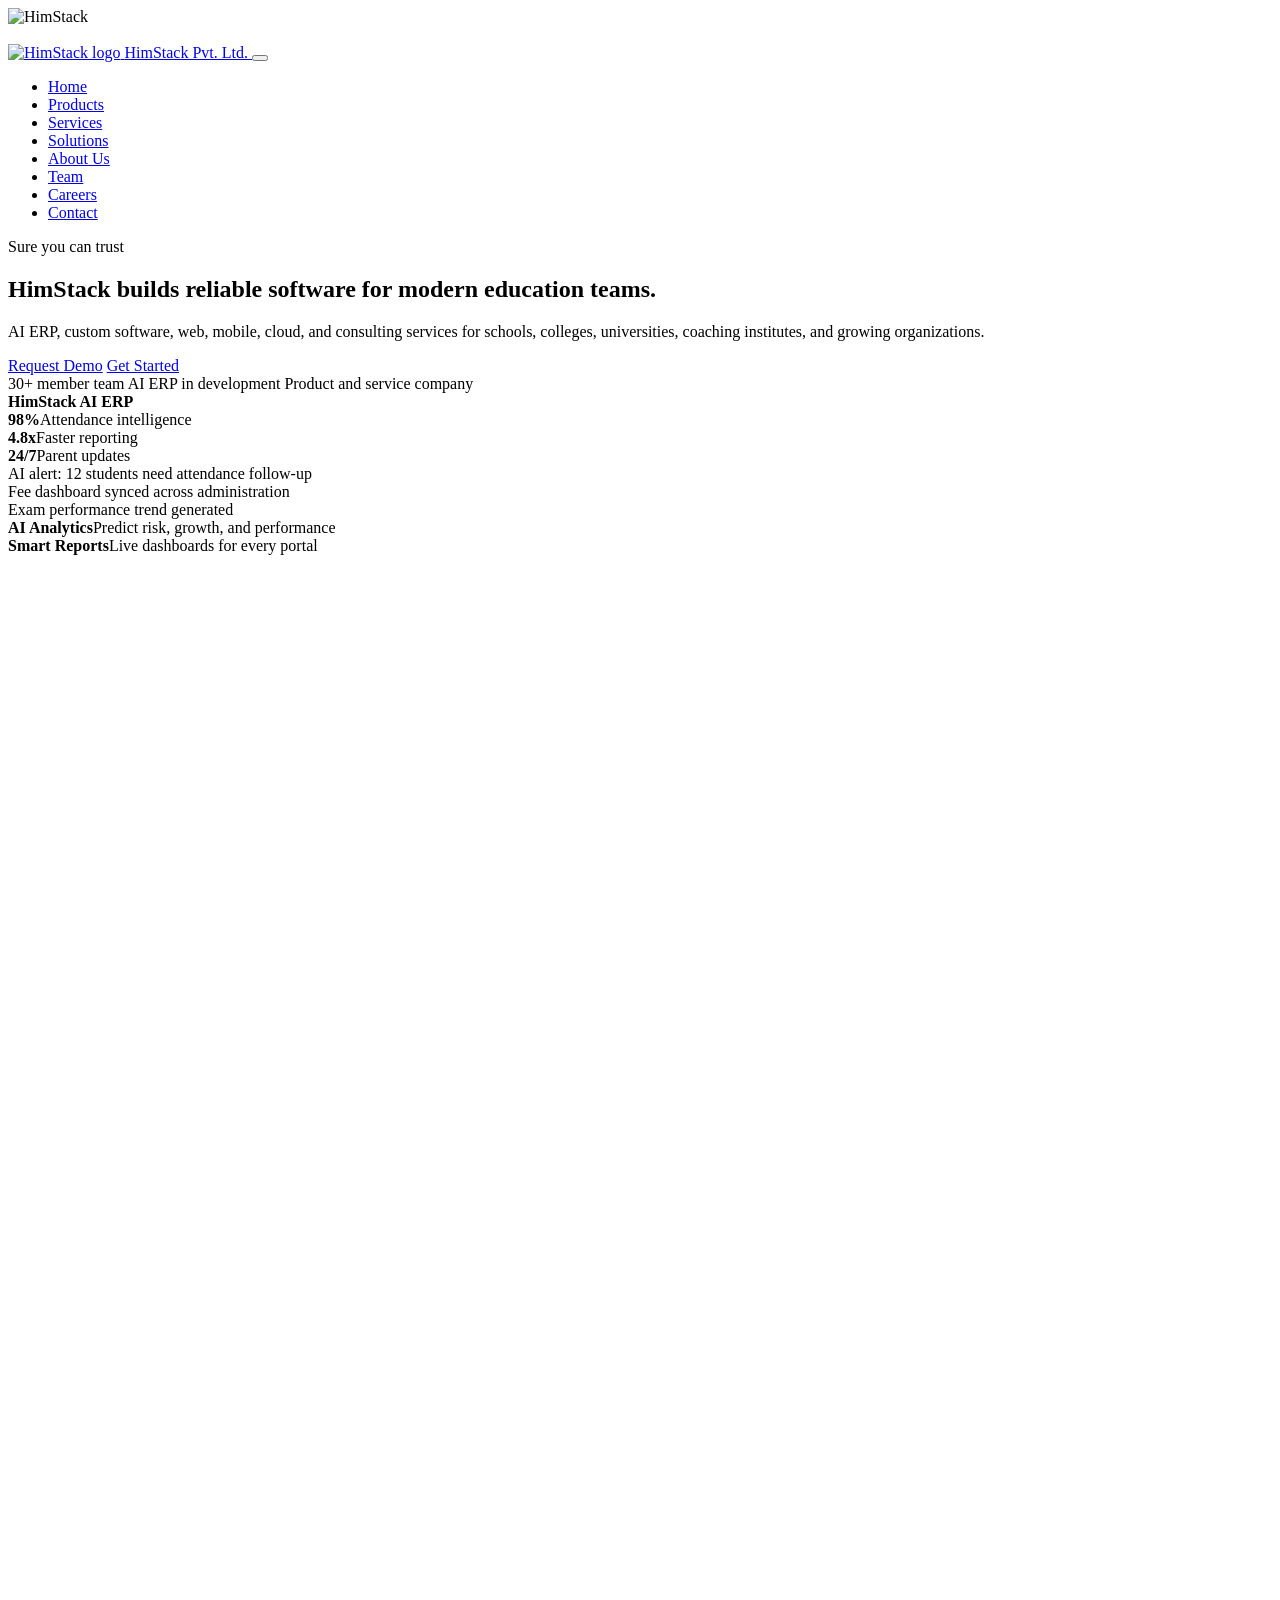
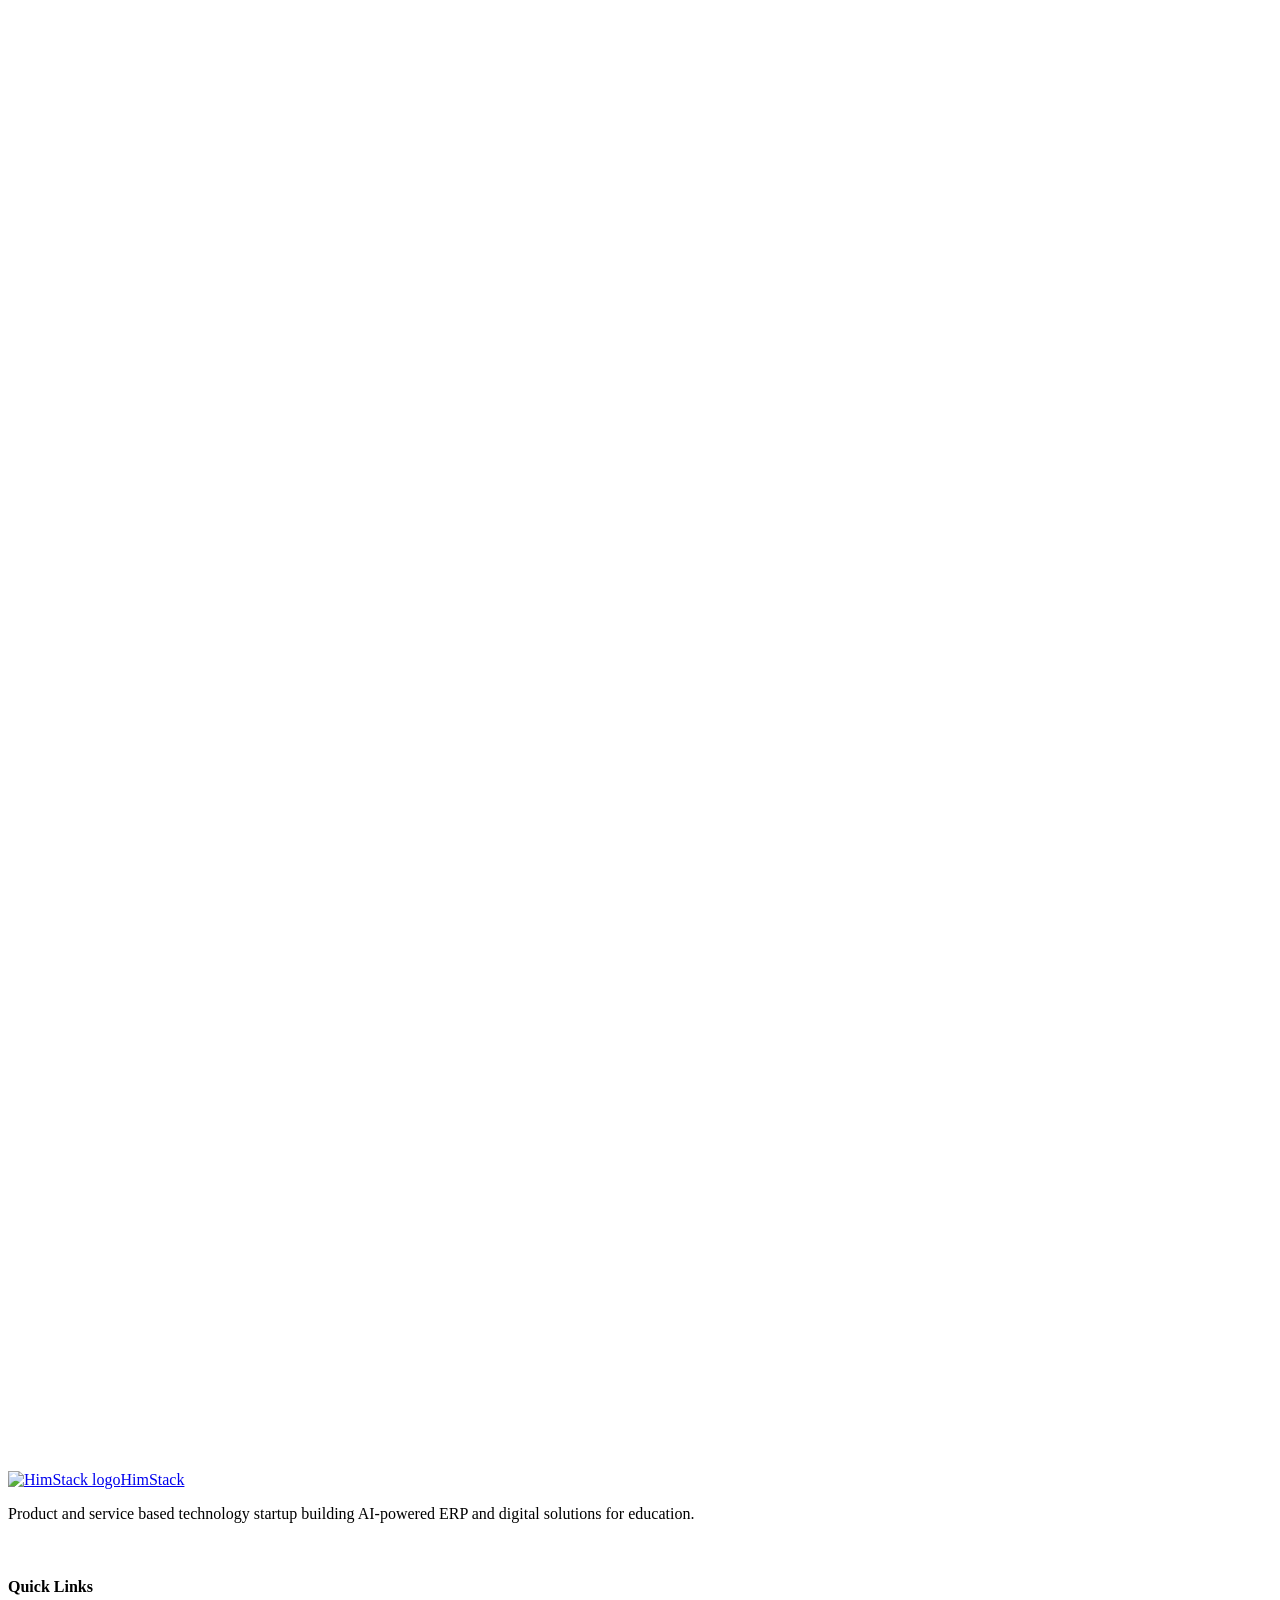
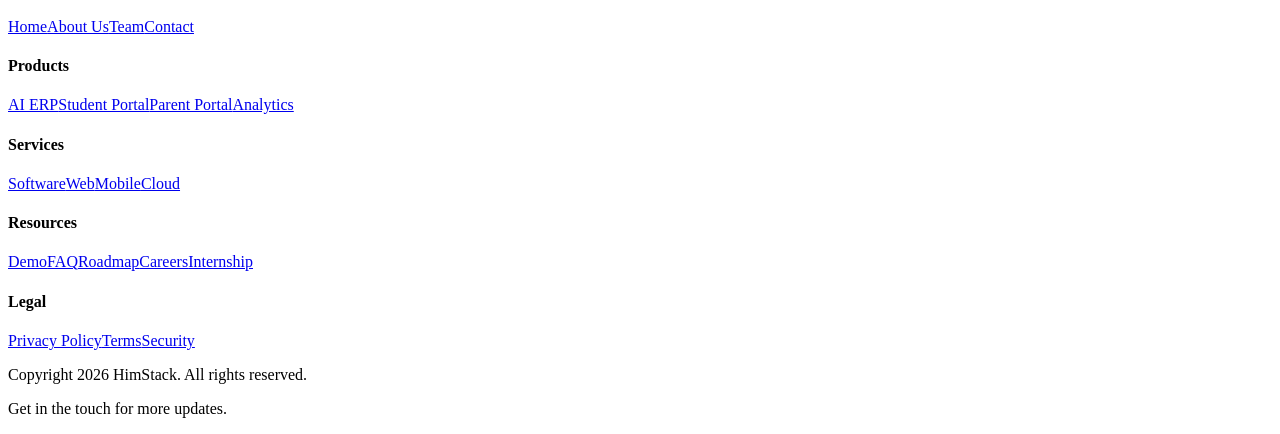
==== index.html @ c52ca9e4 "Merge pull request #4 from bizay047/bizay047-patch-1 Update company name and footer text" ====
<!DOCTYPE html>
<html lang="en">
<head>
  <meta charset="UTF-8">
  <meta name="viewport" content="width=device-width, initial-scale=1.0">
  <meta name="description" content="HimStack builds AI-powered ERP and custom technology solutions for schools, colleges, universities, coaching institutes, and education organizations.">
  <meta name="keywords" content="HimStack, AI ERP, school ERP, college ERP, education technology, SaaS, AI analytics">
  <meta name="author" content="HimStack">
  <meta property="og:title" content="HimStack | Smart ERP Powered by Artificial Intelligence">
  <meta property="og:description" content="Transforming Schools, Colleges and Universities with Intelligent Digital Management.">
  <meta property="og:type" content="website">
  <title>HimStack</title>
  <link rel='icon' type='image/png' href='./logo/logoHimstack.png'>
  <link rel="preconnect" href="https://fonts.googleapis.com">
  <link rel="preconnect" href="https://fonts.gstatic.com" crossorigin>
  <link href="https://fonts.googleapis.com/css2?family=Inter:wght@400;500;600;700;800;900&family=Outfit:wght@600;700;800;900&display=swap" rel="stylesheet">
  <link href="https://cdn.jsdelivr.net/npm/bootstrap@5.3.3/dist/css/bootstrap-grid.min.css" rel="stylesheet">
  <link href="https://unpkg.com/aos@2.3.1/dist/aos.css" rel="stylesheet">
  <link rel="stylesheet" href="./styles/global.css">
</head>
<body class="loading">
  <div class="loader" aria-label="Loading HimStack"><div class="loader-mark"><img src="./logo/logoHimstack.png" alt="HimStack"></div></div>

  <div class="floating-social" aria-label="Social media links">
    <a href="https://www.instagram.com/himstack?igsh=MTZnMjF3Y2E1bDZkYw==" target="_blank" rel="noopener" aria-label="Instagram"><img src="./icons/instagram.svg" alt=""></a>
    <a href="https://www.linkedin.com/company/himstack-pvt-ltd/" target="_blank" rel="noopener" aria-label="LinkedIn"><img src="./icons/linkedin.svg" alt=""></a>
    <a href="https://github.com/himstack" target="_blank" rel="noopener" aria-label="GitHub"><img src="./icons/github.svg" alt=""></a>
    <a href="https://x.com/Himstackpvt" target="_blank" rel="noopener" aria-label="Twitter"><img src="./icons/twitter.svg" alt=""></a>
    <a href="mailto:hello@himstack.com" aria-label="Email"><img src="./icons/email.svg" alt=""></a>
  </div>

  <header class="site-header">
    <nav class="navbar container" aria-label="Primary navigation">
      <a class="brand" href="./index.html" aria-label="HimStack home">
        <span class="brand-mark"><img class="brand-logo" src="./logo/logoHimstack.png" alt="HimStack logo"></span>
        <span>HimStack Pvt. Ltd.</span>
      </a>
      <button class="nav-toggle" type="button" aria-label="Toggle navigation" aria-expanded="false">
        <span></span><span></span><span></span>
      </button>
      <ul class="nav-menu">
        <li><a class="nav-link" href="./index.html">Home</a></li>
        <li><a class="nav-link" href="./pages/products.html">Products</a></li>
        <li><a class="nav-link" href="./pages/services.html">Services</a></li>
        <li><a class="nav-link" href="./pages/solutions.html">Solutions</a></li>
        <li><a class="nav-link" href="./pages/about.html">About Us</a></li>
        <li><a class="nav-link" href="./pages/team.html">Team</a></li>
        <li><a class="nav-link" href="./pages/careers.html">Careers</a></li>
        <li><a class="nav-link" href="./pages/contact.html">Contact</a></li>
      </ul>
      
    </nav>
  </header>

  <main>
    <section class="hero" id="home">
      <div class="container hero-grid">
        <div>
          <span class="eyebrow">Sure you can trust</span>
          <h1>HimStack builds reliable software for modern education teams.</h1>
          <p>AI ERP, custom software, web, mobile, cloud, and consulting services for schools, colleges, universities, coaching institutes, and growing organizations.</p>
          <div class="hero-actions">
            <a class="btn btn-primary" href="./pages/contact.html">Request Demo</a>
            <a class="btn btn-ghost" href="./pages/products.html">Get Started</a>
          </div>
          <div class="hero-trust">
            <span class="trust-pill">30+ member team</span>
            <span class="trust-pill">AI ERP in development</span>
            <span class="trust-pill">Product and service company</span>
          </div>
        </div>

        <div class="dashboard-shell" aria-label="Animated AI dashboard mockup">
          <div class="dashboard">
            <div class="dash-top">
              <div class="window-dots"><span></span><span></span><span></span></div>
              <strong>HimStack AI ERP</strong>
            </div>
            <div class="dash-body">
              <aside class="dash-side">
                <div class="dash-line"></div>
                <div class="dash-nav active"></div>
                <div class="dash-nav"></div>
                <div class="dash-nav"></div>
                <div class="dash-nav"></div>
                <div class="dash-nav"></div>
              </aside>
              <div class="dash-main">
                <div class="metric-row">
                  <div class="metric"><b>98%</b><span>Attendance intelligence</span></div>
                  <div class="metric"><b>4.8x</b><span>Faster reporting</span></div>
                  <div class="metric"><b>24/7</b><span>Parent updates</span></div>
                </div>
                <div class="chart">
                  <div class="bar" style="height:45%"></div>
                  <div class="bar" style="height:70%"></div>
                  <div class="bar" style="height:54%"></div>
                  <div class="bar" style="height:88%"></div>
                  <div class="bar" style="height:62%"></div>
                  <div class="bar" style="height:78%"></div>
                </div>
                <div class="ai-feed">
                  <div class="ai-item">AI alert: 12 students need attendance follow-up</div>
                  <div class="ai-item">Fee dashboard synced across administration</div>
                  <div class="ai-item">Exam performance trend generated</div>
                </div>
              </div>
            </div>
          </div>
          <div class="float-card one"><b>AI Analytics</b><span>Predict risk, growth, and performance</span></div>
          <div class="float-card two"><b>Smart Reports</b><span>Live dashboards for every portal</span></div>
        </div>
      </div>
    </section>

    <section class="section section-sm">
      <div class="container stats-grid">
        <div class="stat-card" data-aos="fade-up"><strong data-count="30" data-suffix="+">0+</strong><span>Team Members</span></div>
        <div class="stat-card" data-aos="fade-up" data-aos-delay="80"><strong>AI</strong><span>Powered Solutions</span></div>
        <div class="stat-card" data-aos="fade-up" data-aos-delay="160"><strong>ERP</strong><span>Platform</span></div>
        <div class="stat-card" data-aos="fade-up" data-aos-delay="240"><strong>Multi</strong><span>Projects Under Development</span></div>
      </div>
    </section>

    <section class="section section-sm">
      <div class="container company-strip" data-aos="fade-up">
        <div><strong>General</strong><span><a href="mailto:hello@himstack.com">hello@himstack.com</a></span></div>
        <div><strong>Sales</strong><span><a href="mailto:sales@himstack.com">sales@himstack.com</a></span></div>
        <div><strong>Security</strong><span><a href="mailto:security@himstack.com">security@himstack.com</a></span></div>
      </div>
    </section>

    <section class="section" id="about">
      <div class="container split">
        <div data-aos="fade-right">
          <span class="eyebrow">About HimStack</span>
          <h2>A product and service startup building the digital operating system for education.</h2>
          <p>HimStack was founded on 3 June 2026 by Ritesh Chauhan, Rohit Kumar Shah, Shiv Shankar Yadav, and Abinash Prasad Kurmi. The company combines product engineering, AI/ML research, cloud infrastructure, and service delivery to help educational organizations operate with clarity.</p>
          <p>Our mission is to simplify institutional management through secure, intelligent, and accessible technology. Our vision is to become a trusted technology partner for schools, colleges, universities, coaching institutes, and education organizations across emerging markets.</p>
          <a class="btn btn-primary" href="./pages/about.html">Explore Company</a>
        </div>
        <div class="glass-card" data-aos="fade-left">
          <h3>Roadmap Snapshot</h3>
          <div class="roadmap">
            <div class="roadmap-item"><div><h4>ERP Launch</h4><p>Unified student, parent, staff, and administration portals.</p></div></div>
            <div class="roadmap-item"><div><h4>AI Intelligence</h4><p>Predictive analytics, performance insights, and automated reports.</p></div></div>
            <div class="roadmap-item"><div><h4>Mobile Expansion</h4><p>Institution-ready apps for parents, students, and staff.</p></div></div>
          </div>
        </div>
      </div>
    </section>

    <section class="section" id="product">
      <div class="container">
        <div class="section-title center" data-aos="fade-up">
          <span class="eyebrow">Main Product</span>
          <h2>AI ERP for every layer of an educational institution.</h2>
          <p>One connected platform for academics, administration, finance, communication, analytics, and growth.</p>
        </div>
        <div class="split">
          <div class="product-preview" data-aos="zoom-in">
            <div class="preview-grid">
              <div class="preview-panel">
                <h3>Administration Dashboard</h3>
                <div class="mini-table">
                  <div class="mini-row"></div><div class="mini-row"></div><div class="mini-row"></div><div class="mini-row"></div>
                </div>
              </div>
              <div class="preview-panel">
                <h3>AI Analytics</h3>
                <div class="chart" style="height:120px">
                  <div class="bar" style="height:40%"></div><div class="bar" style="height:74%"></div><div class="bar" style="height:58%"></div><div class="bar" style="height:86%"></div>
                </div>
              </div>
            </div>
          </div>
          <div data-aos="fade-left">
            <ul class="feature-list">
              <li>Student Portal, Parent Portal, Staff Portal, and Administration Dashboard</li>
              <li>Attendance, academic, fee, examination, and communication management</li>
              <li>Performance tracking with AI-driven insight recommendations</li>
              <li>Smart reports for administrators, teachers, and management</li>
              <li>Mobile app integration for real-time access and notifications</li>
            </ul>
            <div class="hero-actions">
              <a class="btn btn-primary" href="./pages/products.html">View Product</a>
              <a class="btn btn-ghost" href="./pages/contact.html">Book Demo</a>
            </div>
          </div>
        </div>
      </div>
    </section>

    <section class="section" id="services">
      <div class="container">
        <div class="section-title center" data-aos="fade-up">
          <span class="eyebrow">Services</span>
          <h2>Technology services for ambitious organizations.</h2>
        </div>
        <div class="services-grid">
          <div class="service-card" data-aos="fade-up"><div class="icon-box">01</div><h3>Custom Software Development</h3><p>Tailored systems for unique institutional and business workflows.</p></div>
          <div class="service-card" data-aos="fade-up"><div class="icon-box">02</div><h3>Web Development</h3><p>Fast, responsive websites and portals built with modern standards.</p></div>
          <div class="service-card" data-aos="fade-up"><div class="icon-box">03</div><h3>Mobile App Development</h3><p>Android and cross-platform applications for connected users.</p></div>
          <div class="service-card" data-aos="fade-up"><div class="icon-box">04</div><h3>ERP Development</h3><p>Enterprise systems for operations, finance, academics, and reporting.</p></div>
          <div class="service-card" data-aos="fade-up"><div class="icon-box">05</div><h3>AI/ML Solutions</h3><p>Analytics engines, prediction models, and automation workflows.</p></div>
          <div class="service-card" data-aos="fade-up"><div class="icon-box">06</div><h3>Cloud Solutions</h3><p>Secure, scalable deployment and infrastructure modernization.</p></div>
          <div class="service-card" data-aos="fade-up"><div class="icon-box">07</div><h3>UI/UX Design</h3><p>Clean product experiences made for repeat daily use.</p></div>
          <div class="service-card" data-aos="fade-up"><div class="icon-box">08</div><h3>IT Consulting</h3><p>Strategy, architecture, and implementation guidance.</p></div>
        </div>
      </div>
    </section>

    <section class="section">
      <div class="container">
        <div class="section-title center" data-aos="fade-up">
          <span class="eyebrow">Why Choose HimStack</span>
          <h2>Enterprise-grade thinking with startup speed.</h2>
        </div>
        <div class="cards-grid">
          <div class="glass-card" data-aos="fade-up"><div class="icon-box">AI</div><h3>AI Powered</h3><p>Designed around automation, recommendations, and decision intelligence.</p></div>
          <div class="glass-card" data-aos="fade-up"><div class="icon-box">SE</div><h3>Secure Architecture</h3><p>Role-based access, privacy-first workflows, and protected records.</p></div>
          <div class="glass-card" data-aos="fade-up"><div class="icon-box">SC</div><h3>Scalable Infrastructure</h3><p>Built to support growing institutions and multi-campus deployments.</p></div>
          <div class="glass-card" data-aos="fade-up"><div class="icon-box">RT</div><h3>Real-Time Analytics</h3><p>Live dashboards that keep leadership, staff, and parents aligned.</p></div>
          <div class="glass-card" data-aos="fade-up"><div class="icon-box">TS</div><h3>Modern Technology Stack</h3><p>Clean, maintainable, cloud-ready systems that can evolve quickly.</p></div>
          <div class="glass-card" data-aos="fade-up"><div class="icon-box">DS</div><h3>Dedicated Support</h3><p>Training, onboarding, and technical support from a committed team.</p></div>
        </div>
      </div>
    </section>

    <section class="section">
      <div class="container">
        <div class="section-title center" data-aos="fade-up">
          <span class="eyebrow">Testimonials</span>
          <h2>Built for trust before scale.</h2>
        </div>
        <div class="cards-grid">
          <div class="testimonial-card" data-aos="fade-up"><p>"The HimStack ERP concept gives institutions the operational clarity they need without making daily work complicated."</p><div class="quote-author"><div class="avatar">PA</div><div><strong>Principal Advisor</strong><p>Education Operations</p></div></div></div>
          <div class="testimonial-card" data-aos="fade-up" data-aos-delay="100"><p>"Their team thinks like product builders and implementation partners at the same time, which is rare for early-stage companies."</p><div class="quote-author"><div class="avatar">CT</div><div><strong>College Trustee</strong><p>Academic Management</p></div></div></div>
          <div class="testimonial-card" data-aos="fade-up" data-aos-delay="200"><p>"The roadmap around AI analytics and parent communication is exactly where education technology needs to go."</p><div class="quote-author"><div class="avatar">IC</div><div><strong>Institute Coordinator</strong><p>Coaching Network</p></div></div></div>
        </div>
      </div>
    </section>

    <section class="section">
      <div class="container cta-band" data-aos="zoom-in">
        <div class="split">
          <div>
            <span class="eyebrow">Future Products</span>
            <h2>More innovative products are currently under development and will be announced soon.</h2>
            <p>HimStack is actively exploring product opportunities across education intelligence, automation, mobile-first communication, and cloud services.</p>
          </div>
          <div><a class="btn btn-primary" href="./pages/contact.html">Talk to HimStack</a></div>
        </div>
      </div>
    </section>

    <section class="section">
      <div class="container">
        <div class="section-title center" data-aos="fade-up">
          <span class="eyebrow">FAQ</span>
          <h2>Common questions from institutions.</h2>
        </div>
        <div class="roadmap">
          <div class="faq-item open" data-aos="fade-up"><button class="faq-question" type="button" aria-expanded="true">Who is HimStack ERP built for?<span>-</span></button><div class="faq-answer"><p>Schools, colleges, universities, coaching institutes, and educational organizations that need connected digital management.</p></div></div>
          <div class="faq-item" data-aos="fade-up"><button class="faq-question" type="button" aria-expanded="false">Does the platform support separate portals?<span>+</span></button><div class="faq-answer"><p>Yes. The ERP includes student, parent, staff, and administration experiences with role-based access.</p></div></div>
          <div class="faq-item" data-aos="fade-up"><button class="faq-question" type="button" aria-expanded="false">Can HimStack build custom software too?<span>+</span></button><div class="faq-answer"><p>Yes. HimStack is both product and service based, offering web, mobile, ERP, AI/ML, cloud, UI/UX, and consulting services.</p></div></div>
        </div>
      </div>
    </section>

    <section class="section">
      <div class="container">
        <div class="section-title center" data-aos="fade-up">
          <span class="eyebrow">Blog and News</span>
          <h2>Insights from the HimStack team.</h2>
        </div>
        <div class="blog-grid">
          <article class="blog-card" data-aos="fade-up"><span class="eyebrow">ERP</span><h3>How AI will reshape school administration</h3><p>A practical look at attendance, fees, academic reporting, and parent engagement.</p></article>
          <article class="blog-card" data-aos="fade-up" data-aos-delay="100"><span class="eyebrow">Startup</span><h3>Building HimStack from June 2026 onward</h3><p>Company milestones, product thinking, and early roadmap notes.</p></article>
          <article class="blog-card" data-aos="fade-up" data-aos-delay="200"><span class="eyebrow">Security</span><h3>Why secure architecture matters for education</h3><p>Role-based access, privacy practices, and responsible data handling.</p></article>
        </div>
      </div>
    </section>
  </main>

  <footer class="footer">
    <div class="container">
      <div class="footer-grid">
        <div>
          <a class="brand" href="./index.html"><span class="brand-mark"><img class="brand-logo" src="./logo/logoHimstack.png" alt="HimStack logo"></span><span>HimStack</span></a>
          <p>Product and service based technology startup building AI-powered ERP and digital solutions for education.</p>
          <div class="social-row">
            <a href="https://www.instagram.com/himstack?igsh=MTZnMjF3Y2E1bDZkYw==" target="_blank" rel="noopener" aria-label="Instagram"><img src="./icons/instagram.svg" alt=""></a>
            <a href="https://www.linkedin.com/company/himstack-pvt-ltd/" target="_blank" rel="noopener" aria-label="LinkedIn"><img src="./icons/linkedin.svg" alt=""></a>
            <a href="https://github.com/himstack" target="_blank" rel="noopener" aria-label="GitHub"><img src="./icons/github.svg" alt=""></a>
            <a href="https://x.com/Himstackpvt" target="_blank" rel="noopener" aria-label="Twitter"><img src="./icons/twitter.svg" alt=""></a>
          </div>
        </div>
        <div class="footer-links"><h4>Quick Links</h4><a href="./index.html">Home</a><a href="./pages/about.html">About Us</a><a href="./pages/team.html">Team</a><a href="./pages/contact.html">Contact</a></div>
        <div class="footer-links"><h4>Products</h4><a href="./pages/products.html">AI ERP</a><a href="./pages/products.html">Student Portal</a><a href="./pages/products.html">Parent Portal</a><a href="./pages/products.html">Analytics</a></div>
        <div class="footer-links"><h4>Services</h4><a href="./pages/services.html">Software</a><a href="./pages/services.html">Web</a><a href="./pages/services.html">Mobile</a><a href="./pages/services.html">Cloud</a></div>
        <div class="footer-links"><h4>Resources</h4><a href="#home">Demo</a><a href="#services">FAQ</a><a href="#product">Roadmap</a><a href="./pages/careers.html">Careers</a><a href="https://internship.himstack.com/">Internship</a></div>
        <div class="footer-links"><h4>Legal</h4><a href="#">Privacy Policy</a><a href="#">Terms</a><a href="#">Security</a></div>
        
      </div>
      <div class="footer-bottom">
        <p>Copyright 2026 HimStack. All rights reserved.</p>
        <p>Get in the touch for more updates.</p>
      </div>
    </div>
  </footer>

  <script src="https://unpkg.com/aos@2.3.1/dist/aos.js"></script>
  <script src="https://cdnjs.cloudflare.com/ajax/libs/gsap/3.12.5/gsap.min.js"></script>
  <script src="./scripts/main.js"></script>
</body>
</html>
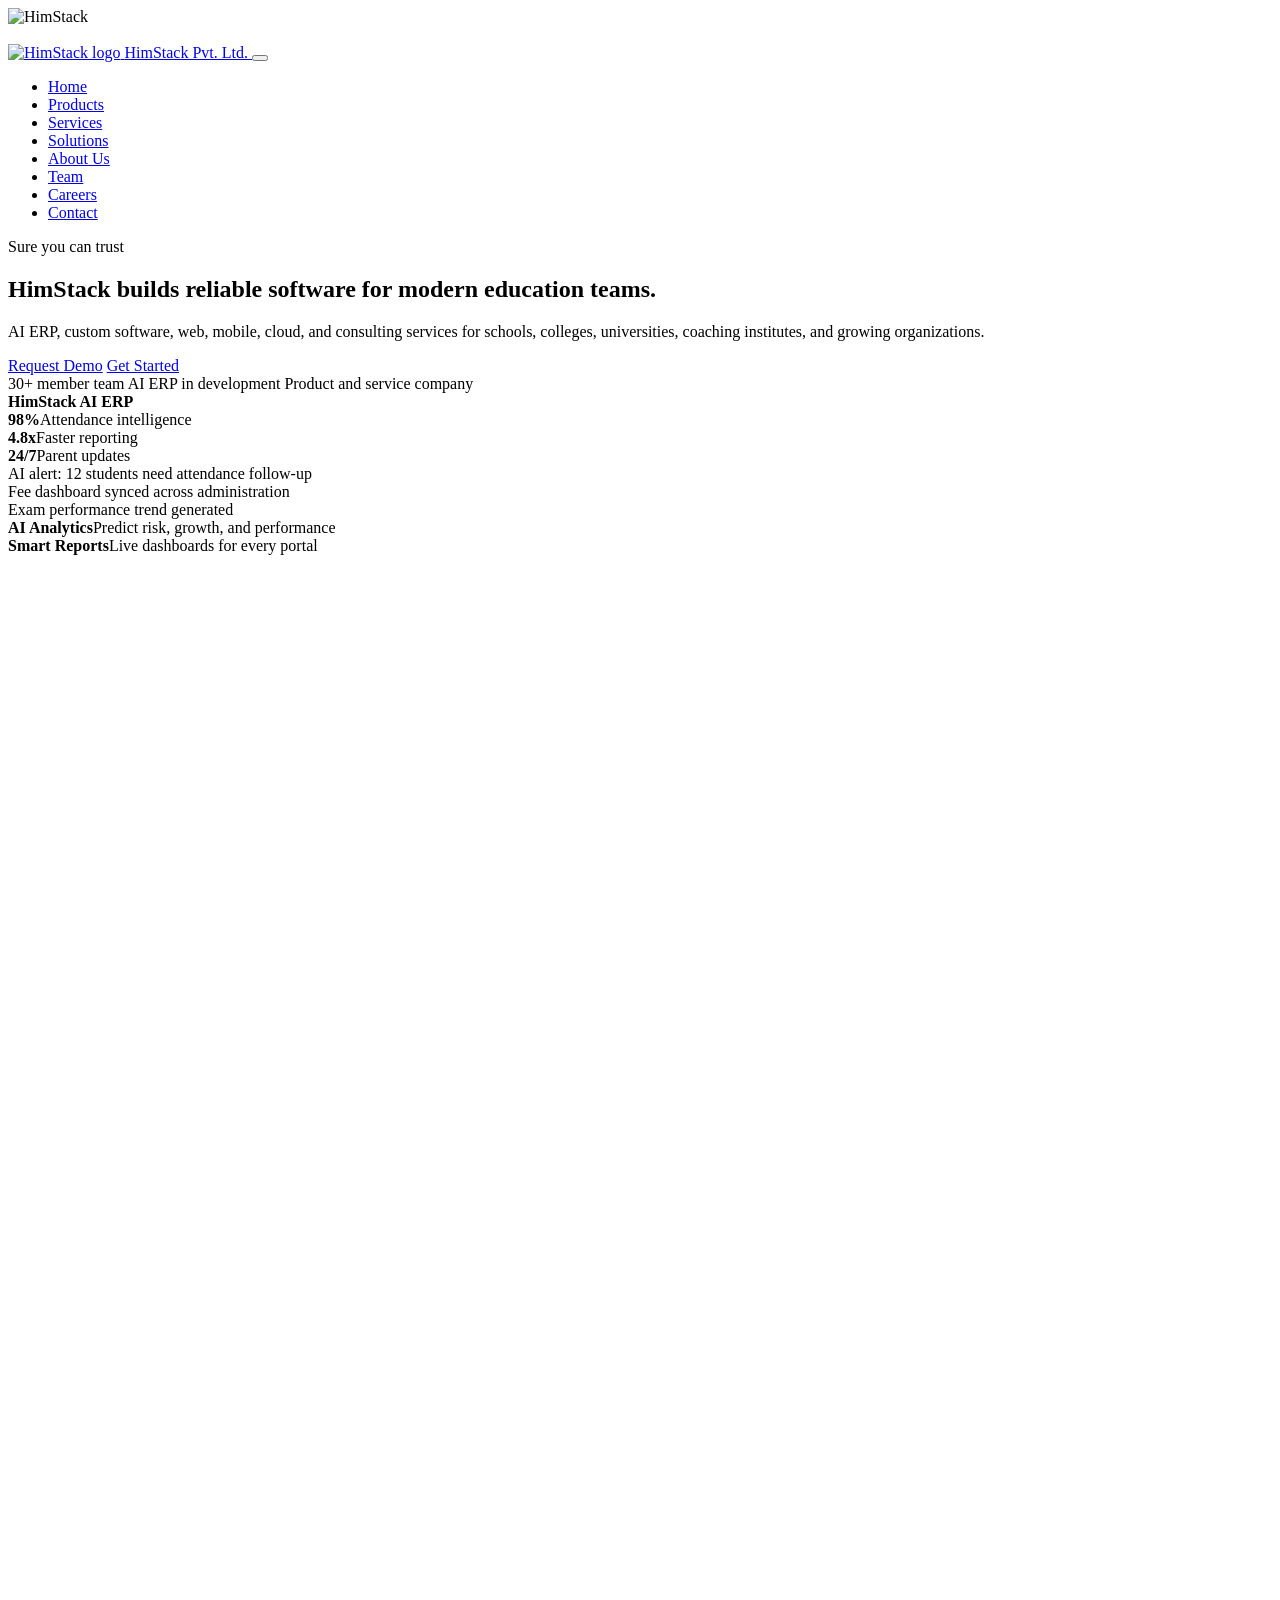
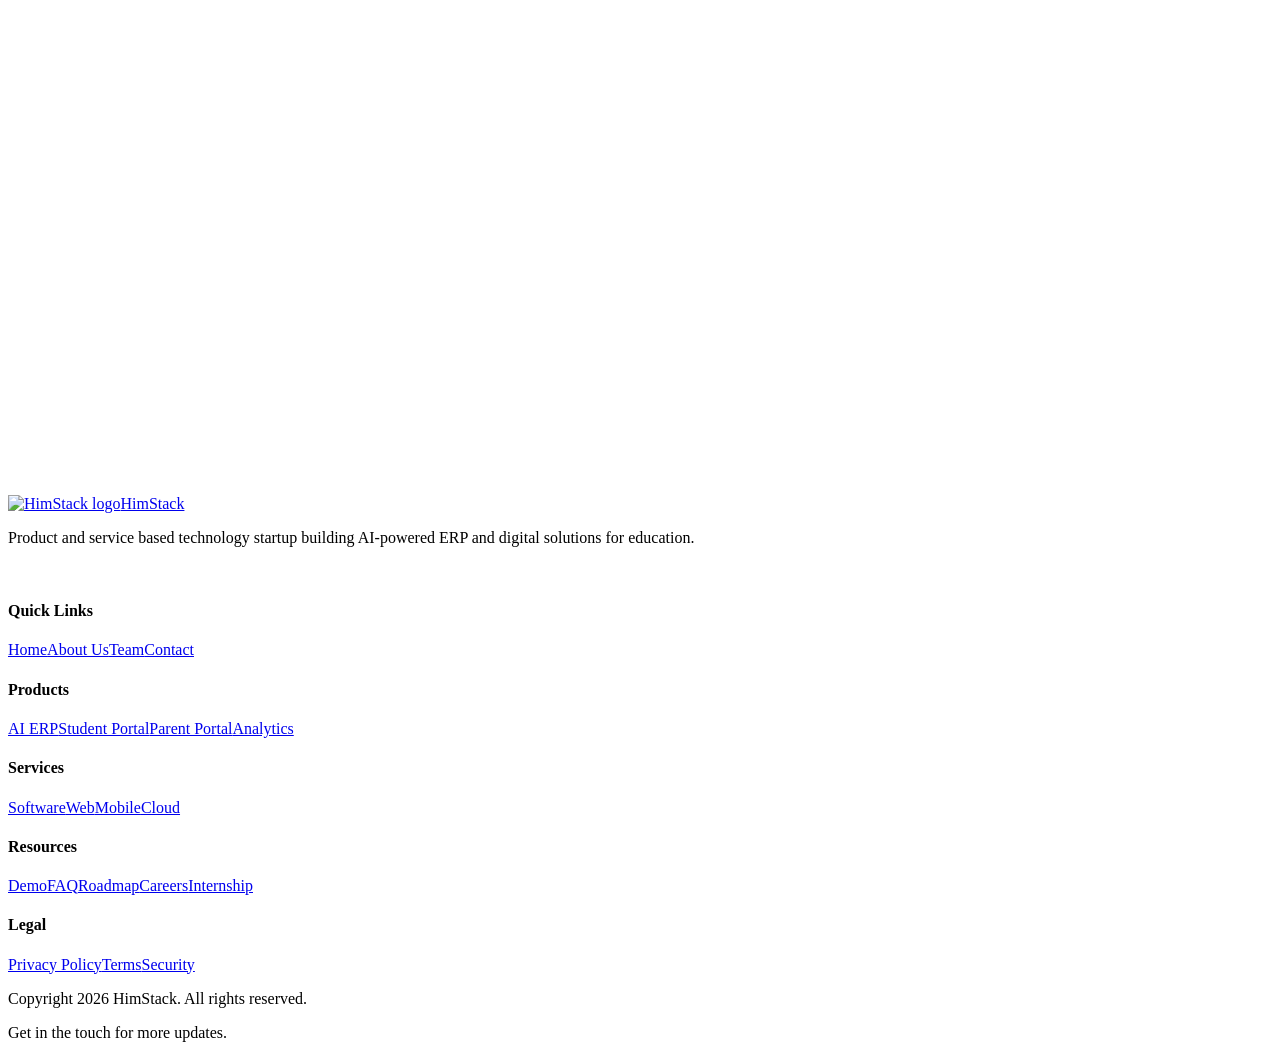
==== commit 67ec6196: "Update team profiles, brand naming, footer messaging, and remove services section from home page" ====
--- a/index.html
+++ b/index.html
@@ -191,24 +191,6 @@
       </div>
     </section>
 
-    <section class="section" id="services">
-      <div class="container">
-        <div class="section-title center" data-aos="fade-up">
-          <span class="eyebrow">Services</span>
-          <h2>Technology services for ambitious organizations.</h2>
-        </div>
-        <div class="services-grid">
-          <div class="service-card" data-aos="fade-up"><div class="icon-box">01</div><h3>Custom Software Development</h3><p>Tailored systems for unique institutional and business workflows.</p></div>
-          <div class="service-card" data-aos="fade-up"><div class="icon-box">02</div><h3>Web Development</h3><p>Fast, responsive websites and portals built with modern standards.</p></div>
-          <div class="service-card" data-aos="fade-up"><div class="icon-box">03</div><h3>Mobile App Development</h3><p>Android and cross-platform applications for connected users.</p></div>
-          <div class="service-card" data-aos="fade-up"><div class="icon-box">04</div><h3>ERP Development</h3><p>Enterprise systems for operations, finance, academics, and reporting.</p></div>
-          <div class="service-card" data-aos="fade-up"><div class="icon-box">05</div><h3>AI/ML Solutions</h3><p>Analytics engines, prediction models, and automation workflows.</p></div>
-          <div class="service-card" data-aos="fade-up"><div class="icon-box">06</div><h3>Cloud Solutions</h3><p>Secure, scalable deployment and infrastructure modernization.</p></div>
-          <div class="service-card" data-aos="fade-up"><div class="icon-box">07</div><h3>UI/UX Design</h3><p>Clean product experiences made for repeat daily use.</p></div>
-          <div class="service-card" data-aos="fade-up"><div class="icon-box">08</div><h3>IT Consulting</h3><p>Strategy, architecture, and implementation guidance.</p></div>
-        </div>
-      </div>
-    </section>
 
     <section class="section">
       <div class="container">
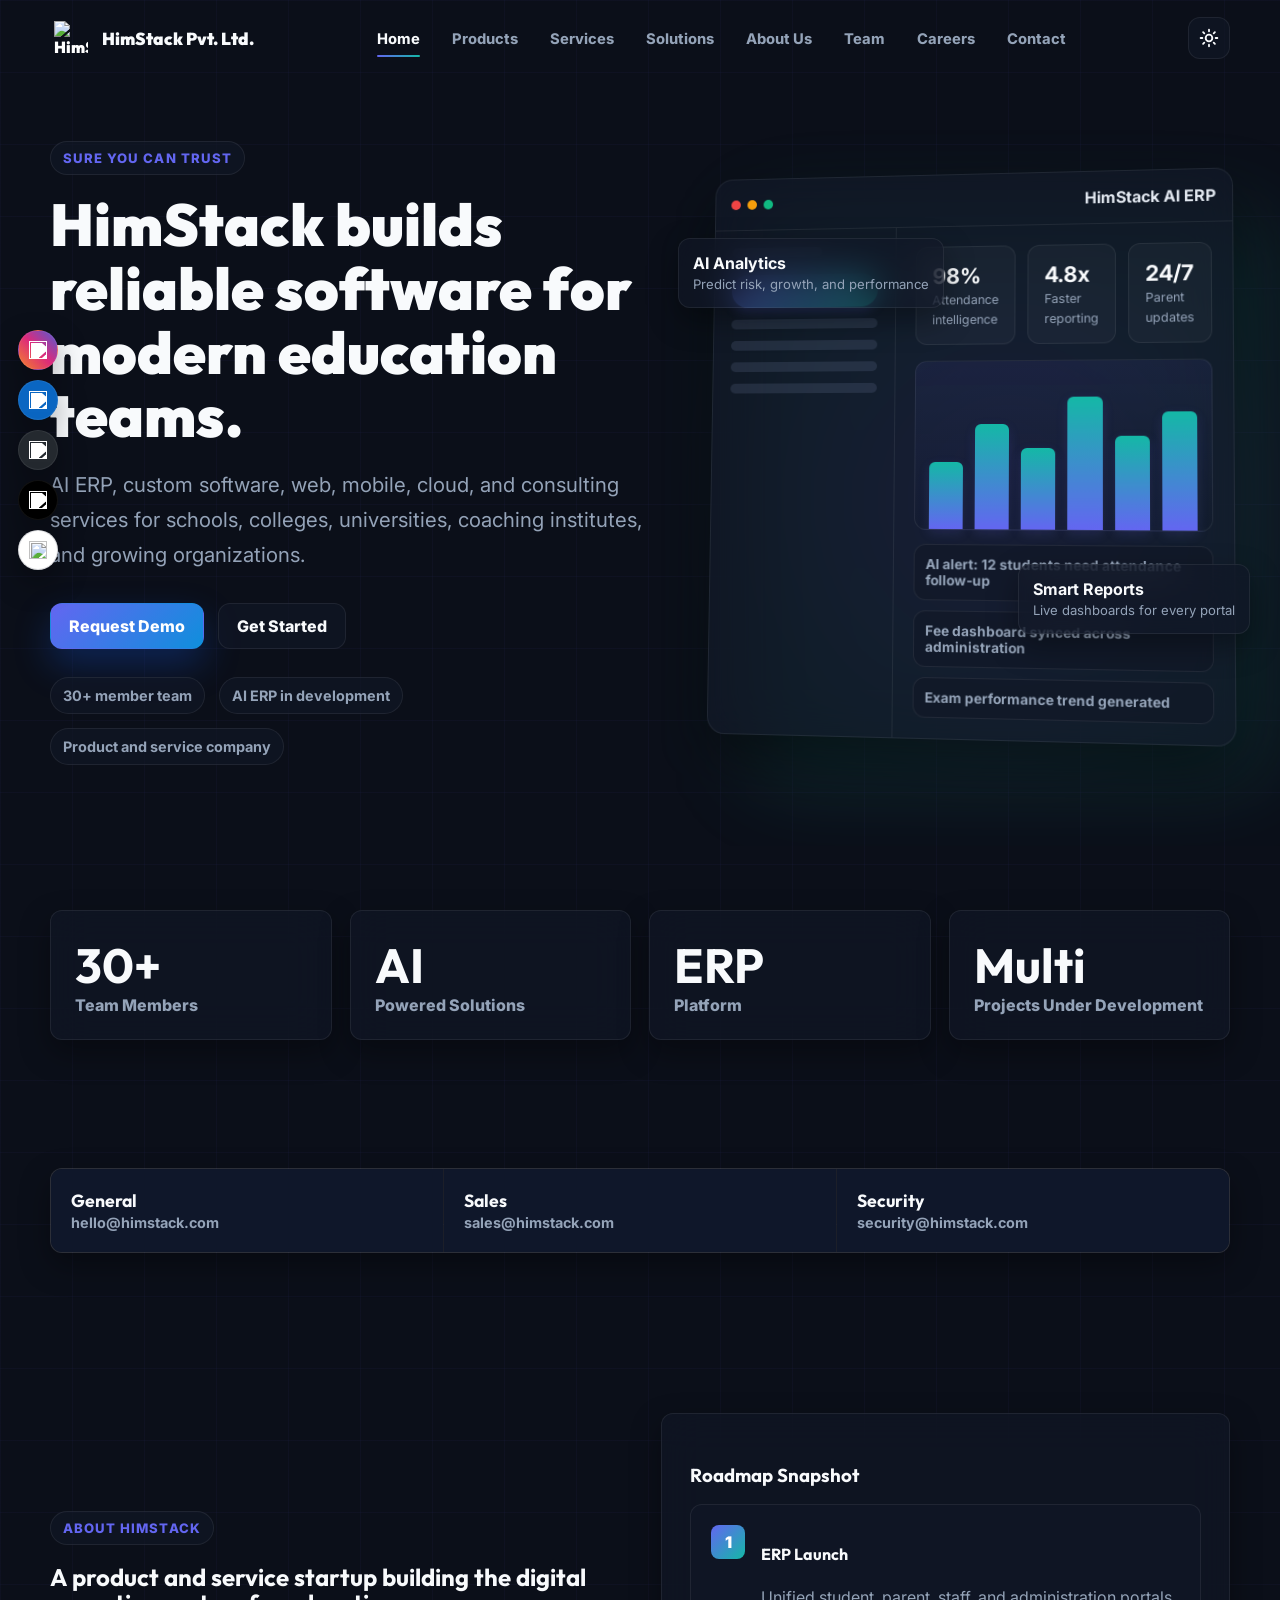
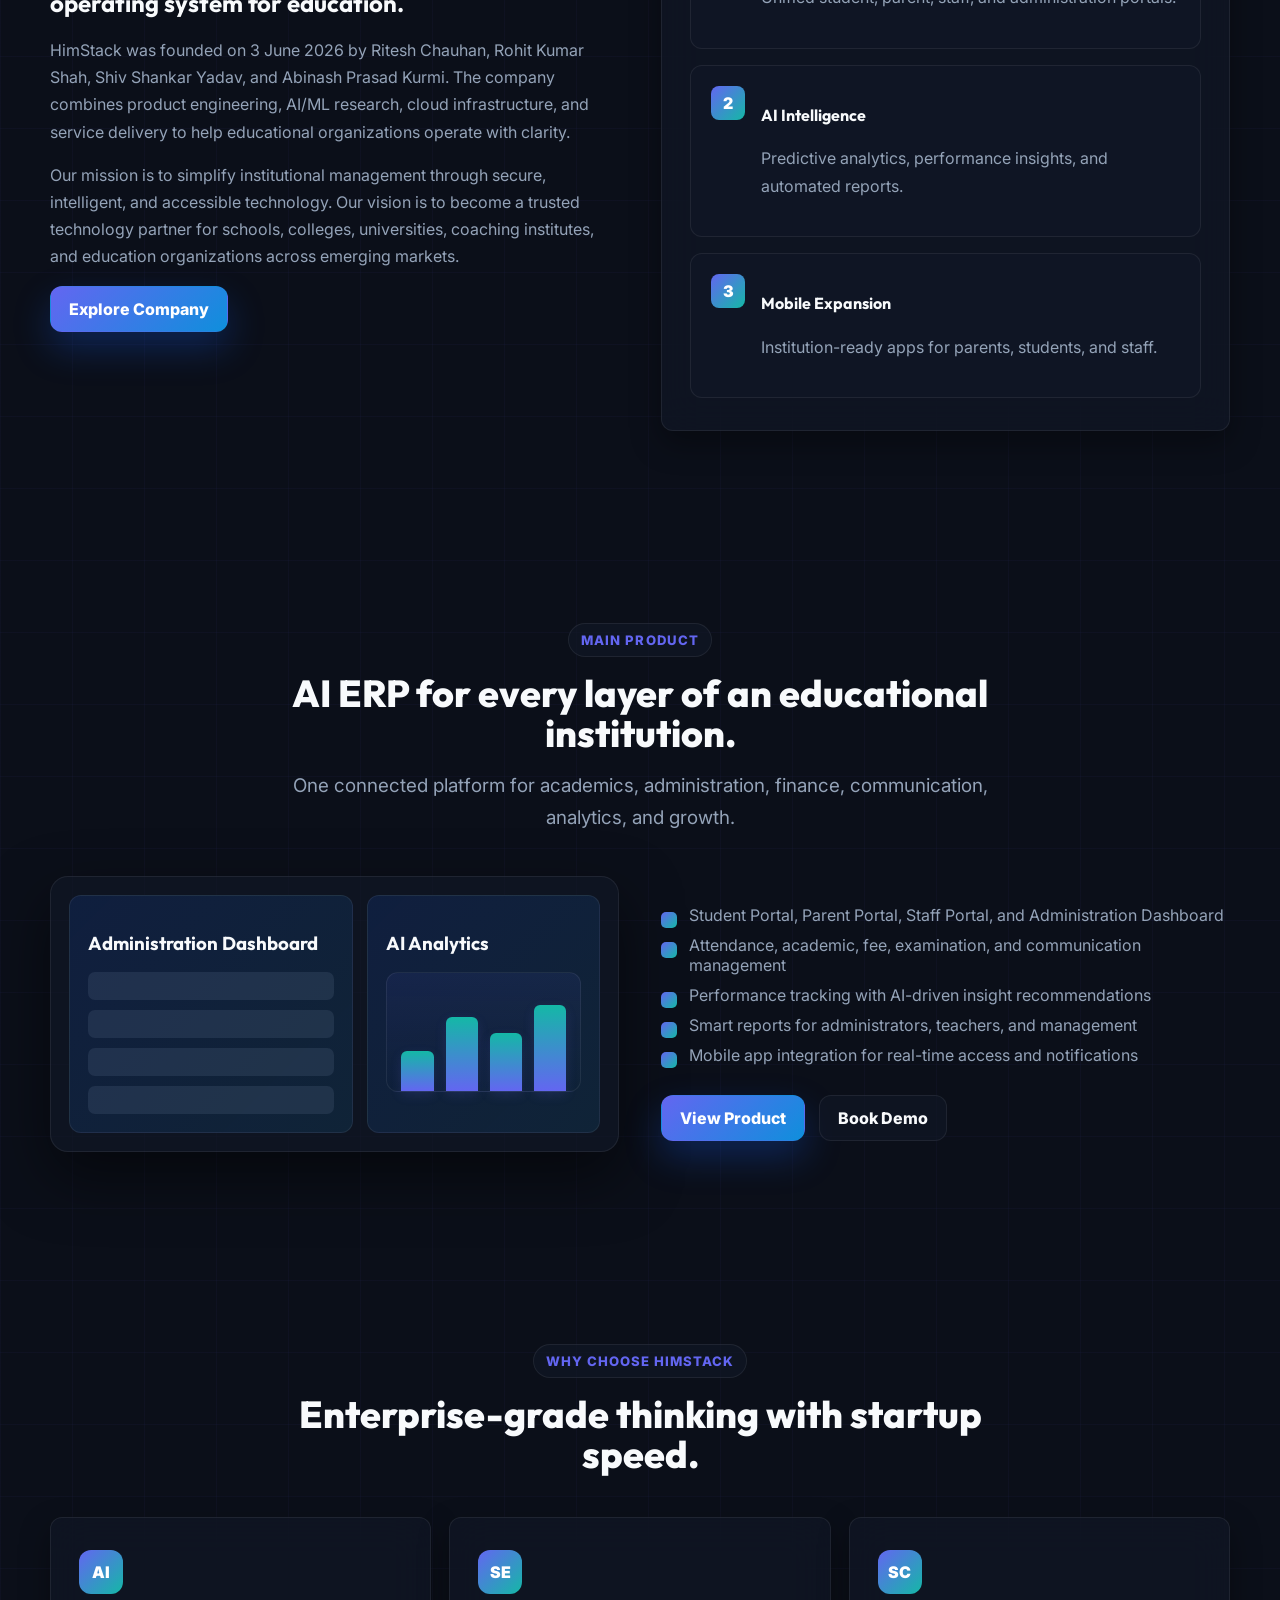
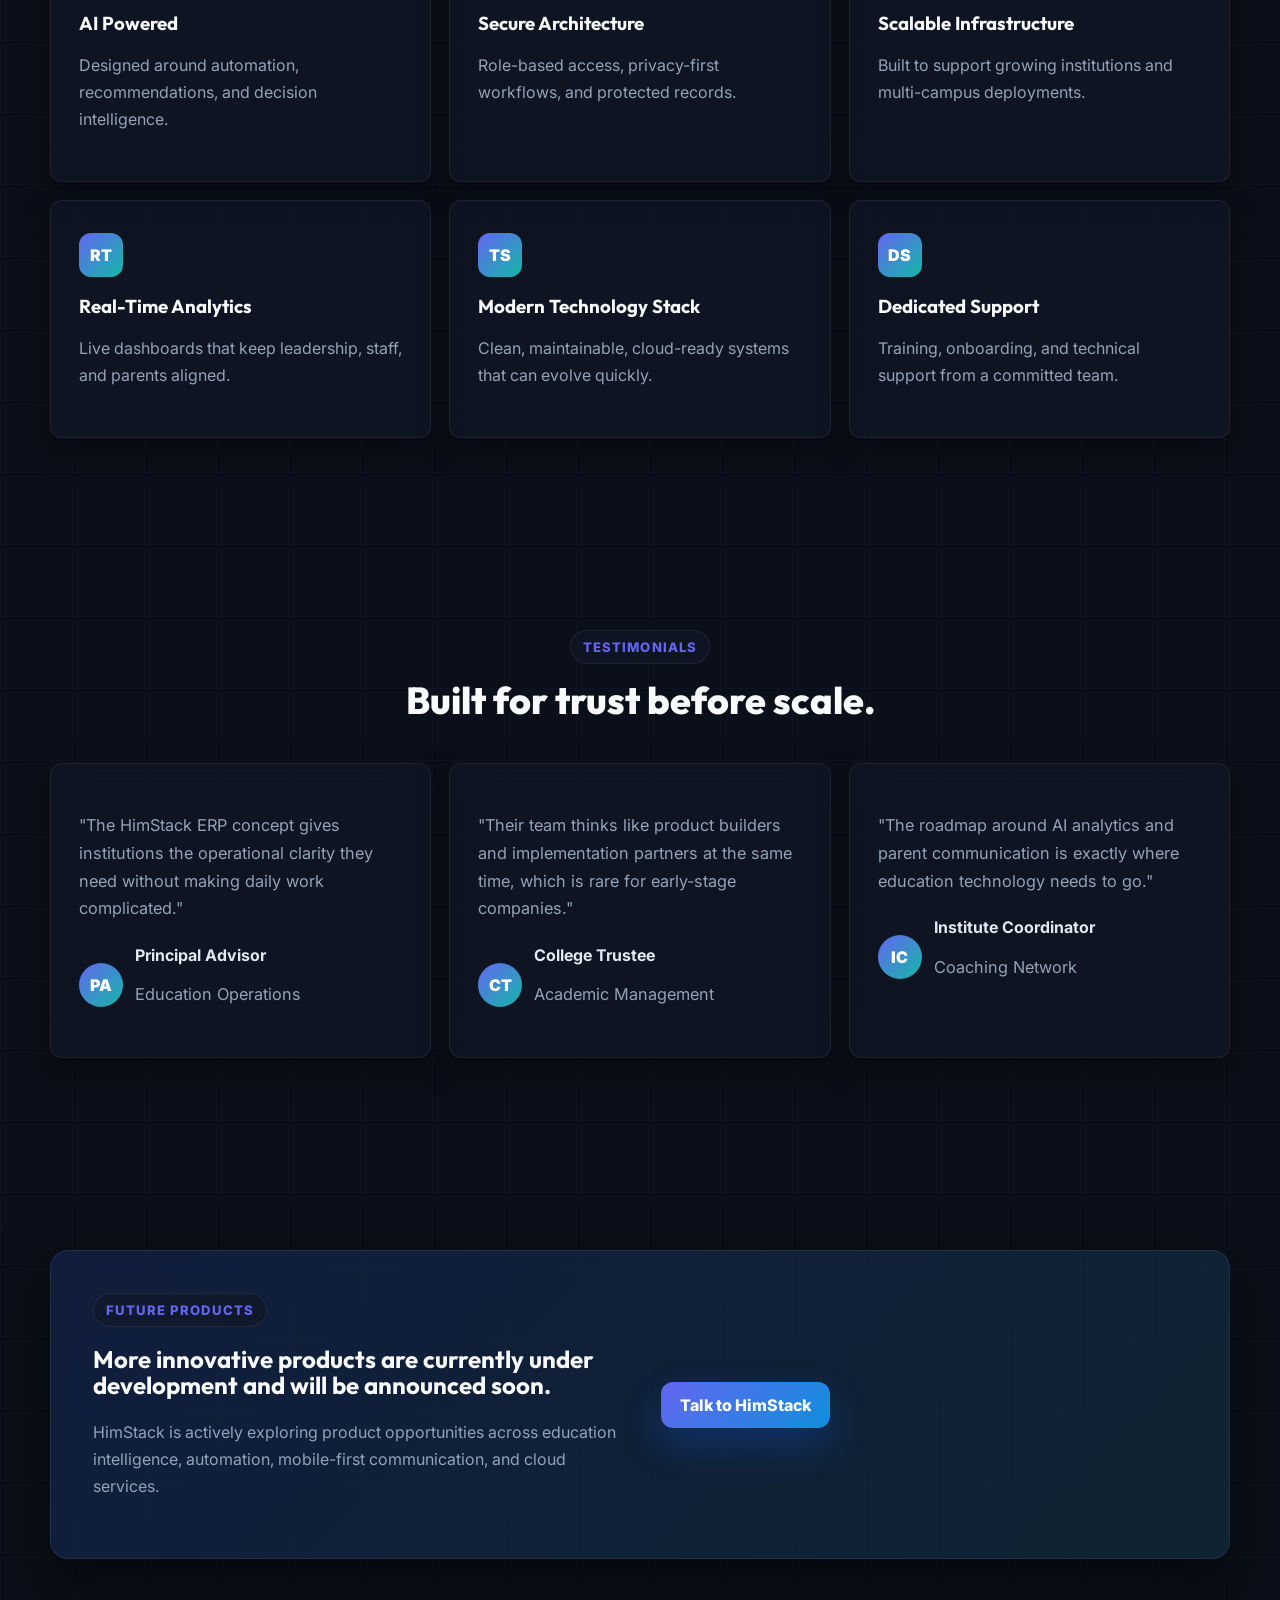
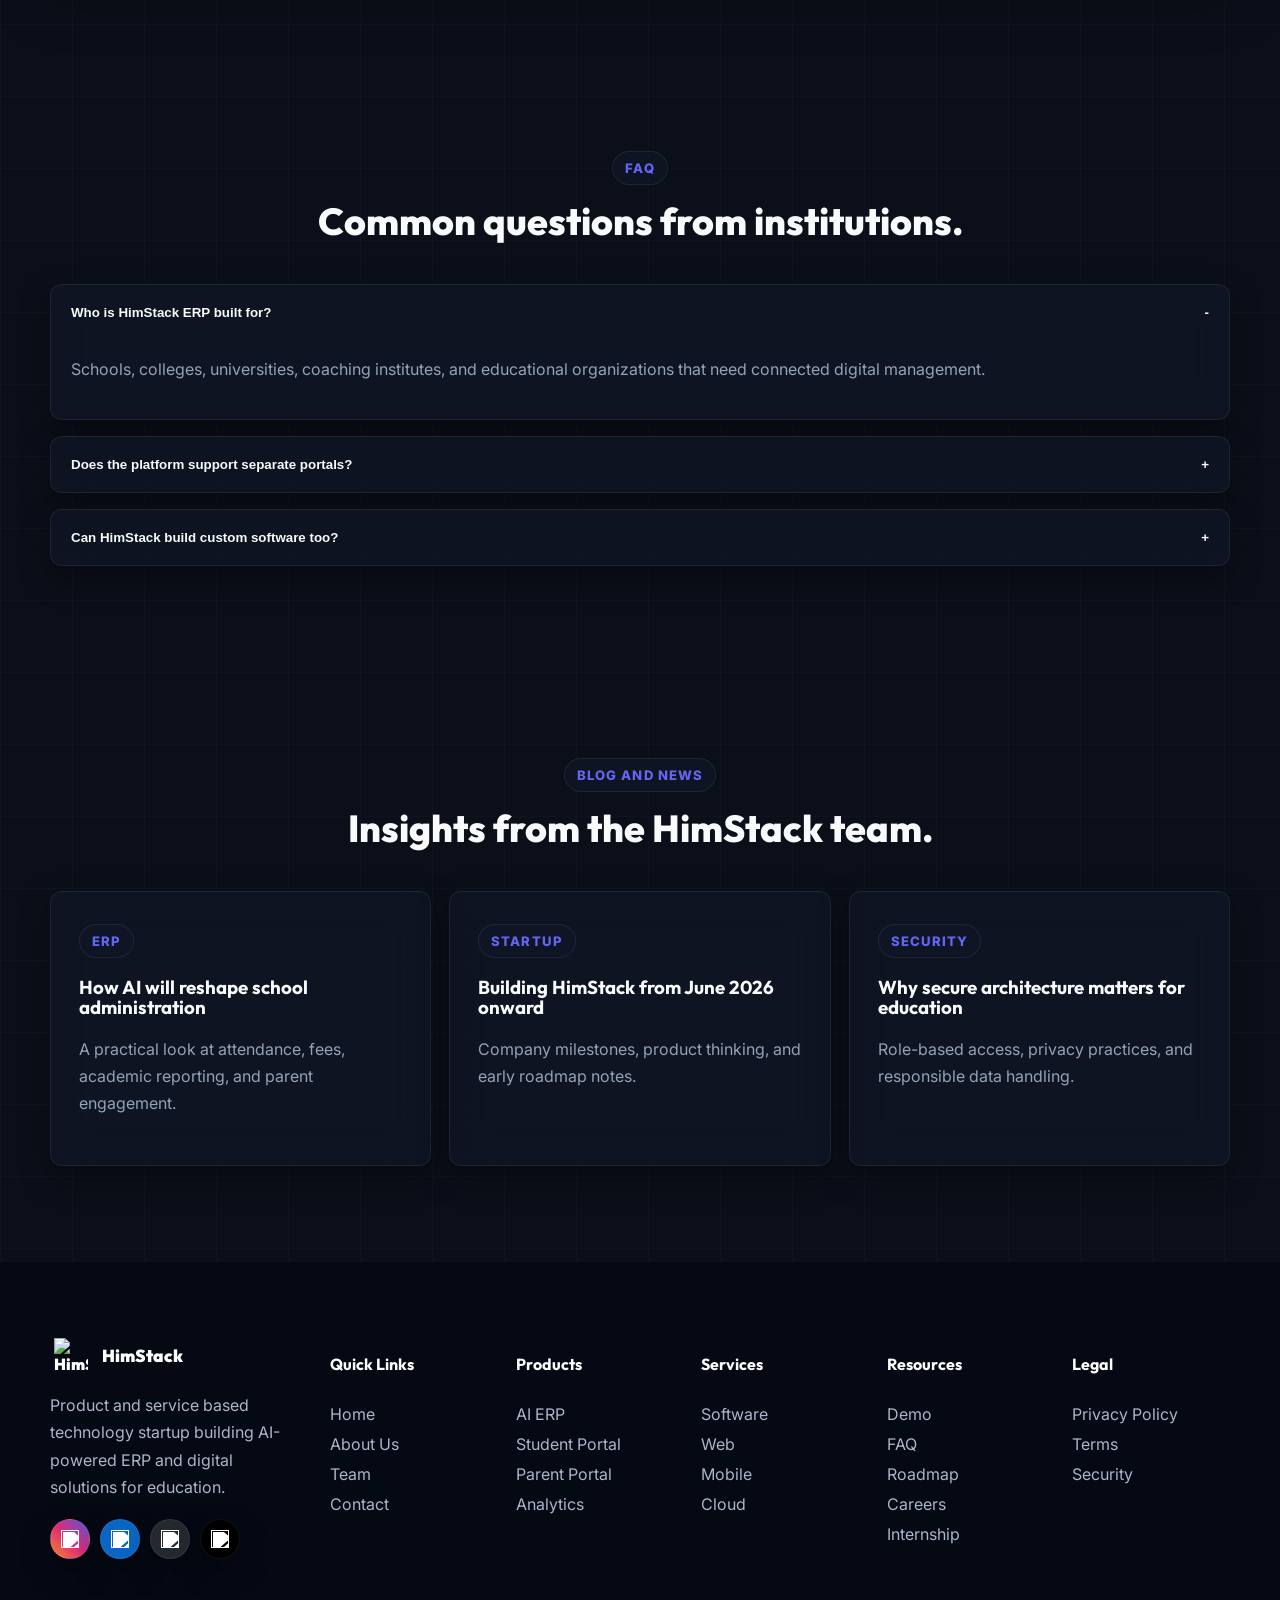
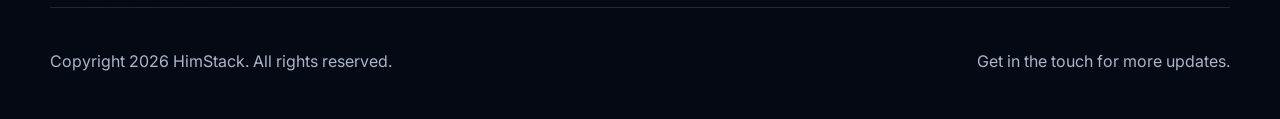
==== commit ecb75f08: "style: complete premium visual and layout redesign with theme toggle" ====
--- a/index.html
+++ b/index.html
@@ -48,7 +48,12 @@
         <li><a class="nav-link" href="./pages/careers.html">Careers</a></li>
         <li><a class="nav-link" href="./pages/contact.html">Contact</a></li>
       </ul>
-      
+      <div class="nav-actions">
+        <button class="theme-toggle" type="button" aria-label="Toggle theme">
+          <svg class="sun-icon" viewBox="0 0 24 24"><circle cx="12" cy="12" r="4"/><path d="M12 2v2M12 20v2M4.93 4.93l1.41 1.41M17.66 17.66l1.41 1.41M2 12h2M20 12h2M6.34 17.66l-1.41 1.41M19.07 4.93l-1.41 1.41"/></svg>
+          <svg class="moon-icon" viewBox="0 0 24 24"><path d="M12 3a6.36 6.36 0 00-6 6 7 7 0 007 7 6.36 6.36 0 006-6c0-3.32-2.68-6-7-6z"/></svg>
+        </button>
+      </div>
     </nav>
   </header>
 
--- a/styles/global.css
+++ b/styles/global.css
@@ -0,0 +1,1707 @@
+:root {
+  color-scheme: dark;
+  --bg: #0b0f19;
+  --surface: rgba(17, 24, 39, 0.65);
+  --surface-strong: #0f172a;
+  --text: #e2e8f0;
+  --muted: #94a3b8;
+  --heading: #f8fafc;
+  --line: rgba(255, 255, 255, 0.07);
+  --primary: #6366f1;
+  --primary-2: #14b8a6;
+  --accent: #f59e0b;
+  --success: #10b981;
+  --danger: #ef4444;
+  --nav: rgba(11, 15, 25, 0.75);
+  --shadow: 0 24px 60px rgba(0, 0, 0, 0.5);
+  --shadow-soft: 0 12px 30px rgba(0, 0, 0, 0.35);
+  --radius: 12px;
+  --radius-lg: 20px;
+  --container: 1180px;
+  --font: "Inter", system-ui, -apple-system, BlinkMacSystemFont, "Segoe UI", sans-serif;
+  --display: "Outfit", var(--font);
+  --bg-grid: rgba(99, 102, 241, 0.04);
+}
+
+[data-theme="light"] {
+  color-scheme: light;
+  --bg: #f8fafc;
+  --surface: rgba(255, 255, 255, 0.72);
+  --surface-strong: #ffffff;
+  --text: #1e293b;
+  --muted: #64748b;
+  --heading: #0f172a;
+  --line: rgba(15, 23, 42, 0.08);
+  --primary: #4f46e5;
+  --primary-2: #0d9488;
+  --nav: rgba(248, 250, 252, 0.78);
+  --shadow: 0 24px 60px rgba(15, 23, 42, 0.08);
+  --shadow-soft: 0 12px 30px rgba(15, 23, 42, 0.04);
+  --bg-grid: rgba(79, 70, 229, 0.03);
+}
+
+* {
+  box-sizing: border-box;
+}
+
+html {
+  scroll-behavior: smooth;
+  scroll-padding-top: 92px;
+  overflow-x: hidden;
+}
+
+body {
+  margin: 0;
+  font-family: var(--font);
+  color: var(--text);
+  background:
+    linear-gradient(90deg, var(--bg-grid) 1px, transparent 1px),
+    linear-gradient(180deg, var(--bg-grid) 1px, transparent 1px),
+    linear-gradient(180deg, var(--bg), var(--bg));
+  background-size: 72px 72px, 72px 72px, auto;
+  overflow-x: hidden;
+}
+
+body.loading {
+  overflow: hidden;
+}
+
+img,
+svg {
+  max-width: 100%;
+}
+
+a {
+  color: inherit;
+  text-decoration: none;
+}
+
+a:hover {
+  color: var(--primary);
+}
+
+p {
+  color: var(--muted);
+  line-height: 1.7;
+}
+
+h1,
+h2,
+h3,
+h4,
+h5,
+h6 {
+  color: var(--heading);
+  font-family: var(--display);
+  letter-spacing: 0;
+  line-height: 1.08;
+}
+
+.container {
+  width: min(100% - 32px, var(--container));
+  margin-inline: auto;
+}
+
+.section {
+  padding: 96px 0;
+  position: relative;
+}
+
+.section-sm {
+  padding: 64px 0;
+}
+
+.eyebrow {
+  display: inline-flex;
+  gap: 8px;
+  align-items: center;
+  padding: 8px 12px;
+  border: 1px solid var(--line);
+  border-radius: 999px;
+  background: var(--surface);
+  color: var(--primary);
+  font-size: 0.82rem;
+  font-weight: 800;
+  text-transform: uppercase;
+  letter-spacing: 0.08em;
+}
+
+.section-title {
+  max-width: 760px;
+  margin-bottom: 42px;
+}
+
+.section-title.center {
+  margin-inline: auto;
+  text-align: center;
+}
+
+.section-title h1,
+.section-title h2 {
+  margin: 16px 0;
+  font-weight: 800;
+}
+
+.section-title h1 {
+  font-size: clamp(1.95rem, 4vw, 3rem);
+}
+
+.section-title h2 {
+  font-size: clamp(1.55rem, 3vw, 2.35rem);
+}
+
+.section-title p {
+  font-size: clamp(1rem, 2vw, 1.18rem);
+  margin: 0;
+}
+
+.text-gradient {
+  background: linear-gradient(120deg, var(--primary), var(--primary-2), var(--accent));
+  -webkit-background-clip: text;
+  background-clip: text;
+  color: transparent;
+}
+
+.loader {
+  position: fixed;
+  inset: 0;
+  z-index: 9999;
+  display: grid;
+  place-items: center;
+  background: var(--bg);
+  transition: opacity 0.45s ease, visibility 0.45s ease;
+}
+
+.loader.hidden {
+  opacity: 0;
+  visibility: hidden;
+}
+
+.loader-mark {
+  width: 86px;
+  height: 86px;
+  border-radius: 22px;
+  display: grid;
+  place-items: center;
+  color: white;
+  font-family: var(--display);
+  font-size: 1.8rem;
+  font-weight: 900;
+  background: transparent;
+  box-shadow: none;
+  animation: pulseScale 1.1s infinite ease-in-out;
+}
+
+.loader-mark img {
+  width: 62px;
+  height: 62px;
+  object-fit: contain;
+}
+
+@keyframes pulseScale {
+  50% {
+    transform: scale(1.08);
+  }
+}
+
+.site-header {
+  position: fixed;
+  top: 0;
+  left: 0;
+  right: 0;
+  z-index: 1000;
+  transition: all 0.25s ease;
+  border-bottom: 1px solid transparent;
+}
+
+.site-header.scrolled,
+.site-header.menu-open {
+  background: var(--nav);
+  backdrop-filter: blur(18px);
+  -webkit-backdrop-filter: blur(18px);
+  border-color: var(--line);
+}
+
+.navbar {
+  height: 76px;
+  display: flex;
+  align-items: center;
+  justify-content: space-between;
+  gap: 22px;
+}
+
+.brand {
+  display: inline-flex;
+  align-items: center;
+  gap: 10px;
+  font-weight: 900;
+  color: var(--heading);
+}
+
+.brand-mark {
+  width: 42px;
+  height: 42px;
+  border-radius: 8px;
+  display: grid;
+  place-items: center;
+  background: transparent;
+  color: white;
+  box-shadow: none;
+  font-family: var(--display);
+}
+
+.brand-logo {
+  width: 34px;
+  height: 34px;
+  object-fit: contain;
+  display: block;
+}
+
+.brand span:last-child {
+  font-family: var(--display);
+  font-size: 1.08rem;
+}
+
+.nav-menu {
+  display: flex;
+  align-items: center;
+  justify-content: center;
+  gap: 32px;
+  list-style: none;
+  margin: 0;
+  padding: 0;
+}
+
+.nav-menu-header {
+  display: none;
+}
+
+.nav-link {
+  font-size: 0.92rem;
+  font-weight: 750;
+  color: var(--muted);
+  position: relative;
+}
+
+.nav-link::after {
+  content: "";
+  position: absolute;
+  left: 0;
+  right: 0;
+  bottom: -9px;
+  height: 2px;
+  border-radius: 99px;
+  background: linear-gradient(90deg, var(--primary), var(--primary-2));
+  transform: scaleX(0);
+  transition: transform 0.25s ease;
+}
+
+.nav-link:hover,
+.nav-link.active {
+  color: var(--heading);
+}
+
+.nav-link:hover::after,
+.nav-link.active::after {
+  transform: scaleX(1);
+}
+
+.nav-actions {
+  display: flex;
+  align-items: center;
+  gap: 10px;
+}
+
+.nav-toggle {
+  display: none;
+  width: 42px;
+  height: 42px;
+  border: 1px solid var(--line);
+  border-radius: 8px;
+  background: var(--surface);
+  color: var(--heading);
+}
+
+.nav-toggle span {
+  display: block;
+  width: 18px;
+  height: 2px;
+  margin: 4px auto;
+  border-radius: 3px;
+  background: currentColor;
+  transition: transform 0.25s ease, opacity 0.25s ease;
+}
+
+.nav-toggle.open span:nth-child(1) {
+  transform: translateY(6px) rotate(45deg);
+}
+
+.nav-toggle.open span:nth-child(2) {
+  opacity: 0;
+}
+
+.nav-toggle.open span:nth-child(3) {
+  transform: translateY(-6px) rotate(-45deg);
+}
+
+.btn {
+  min-height: 42px;
+  display: inline-flex;
+  align-items: center;
+  justify-content: center;
+  gap: 9px;
+  padding: 12px 18px;
+  border-radius: var(--radius);
+  border: 1px solid transparent;
+  font-weight: 800;
+  color: var(--heading);
+  cursor: pointer;
+  transition: transform 0.25s ease, box-shadow 0.25s ease, background 0.25s ease;
+}
+
+.btn:hover {
+  transform: translateY(-2px);
+}
+
+.btn-primary {
+  color: #ffffff;
+  background: linear-gradient(135deg, var(--primary), #0f8fdc);
+  box-shadow: 0 16px 36px rgba(21, 94, 239, 0.28);
+}
+
+.btn-primary:hover {
+  color: #ffffff;
+  box-shadow: 0 22px 48px rgba(21, 94, 239, 0.36);
+}
+
+.btn-ghost {
+  background: var(--surface);
+  border-color: var(--line);
+}
+
+.btn-ghost:hover {
+  color: var(--heading);
+  background: var(--surface-strong);
+}
+
+.btn-small {
+  min-height: 38px;
+  padding: 9px 14px;
+  font-size: 0.9rem;
+}
+
+.theme-toggle {
+  width: 42px;
+  height: 42px;
+  border-radius: var(--radius);
+  border: 1px solid var(--line);
+  background: var(--surface);
+  color: var(--heading);
+  display: inline-flex;
+  align-items: center;
+  justify-content: center;
+  cursor: pointer;
+  transition: all 0.3s cubic-bezier(0.16, 1, 0.3, 1);
+  padding: 0;
+}
+
+.theme-toggle:hover {
+  background: var(--surface-strong);
+  border-color: color-mix(in srgb, var(--primary) 30%, transparent);
+  color: var(--primary);
+  transform: translateY(-2px);
+}
+
+.theme-toggle svg {
+  width: 20px;
+  height: 20px;
+  fill: none;
+  stroke: currentColor;
+  stroke-width: 2.2;
+  stroke-linecap: round;
+  stroke-linejoin: round;
+  transition: transform 0.5s cubic-bezier(0.16, 1, 0.3, 1);
+}
+
+.theme-toggle:hover svg {
+  transform: rotate(30deg);
+}
+
+.theme-toggle .sun-icon {
+  display: block;
+}
+
+.theme-toggle .moon-icon {
+  display: none;
+}
+
+[data-theme="light"] .theme-toggle .sun-icon {
+  display: none;
+}
+
+[data-theme="light"] .theme-toggle .moon-icon {
+  display: block;
+}
+
+.floating-social {
+  position: fixed;
+  left: 18px;
+  top: 50%;
+  transform: translateY(-50%);
+  z-index: 900;
+  display: flex;
+  flex-direction: column;
+  gap: 10px;
+}
+
+.floating-social a,
+.social-row a,
+.member-socials a {
+  width: 40px;
+  height: 40px;
+  border-radius: 999px;
+  display: inline-grid;
+  place-items: center;
+  background: var(--surface);
+  border: 1px solid var(--line);
+  box-shadow: var(--shadow-soft);
+  color: #ffffff;
+  transition: transform 0.25s ease, box-shadow 0.25s ease, filter 0.25s ease;
+}
+
+.floating-social img,
+.social-row img,
+.member-socials img {
+  width: 18px;
+  height: 18px;
+  display: block;
+  filter: brightness(0) invert(1);
+}
+
+.floating-social a[aria-label="Instagram"],
+.social-row a[href*="instagram"],
+.member-socials a[href*="instagram"] {
+  background: linear-gradient(45deg, #f58529, #dd2a7b, #515bd4);
+}
+
+.floating-social a[aria-label="LinkedIn"],
+.social-row a[href*="linkedin"],
+.member-socials a[href*="linkedin"] {
+  background: #0a66c2;
+}
+
+.floating-social a[aria-label="GitHub"],
+.social-row a[href*="github"],
+.member-socials a[href*="github"] {
+  background: #24292f;
+}
+
+.floating-social a[aria-label="Facebook"],
+.social-row a[href*="facebook"],
+.member-socials a[href*="facebook"] {
+  background: #1877f2;
+}
+
+.floating-social a[aria-label="Twitter"],
+.social-row a[href*="x.com"],
+.social-row a[href*="twitter.com"],
+.member-socials a[href*="x.com"],
+.member-socials a[href*="twitter.com"] {
+  background: #000000;
+}
+
+.floating-social a[aria-label="Email"],
+.floating-social a[href^="mailto"],
+.social-row a[href^="mailto"],
+.member-socials a[href^="mailto"] {
+  background: #ffffff;
+  border-color: rgba(15, 23, 42, 0.15);
+}
+
+.floating-social a[aria-label="Email"] img,
+.floating-social a[href^="mailto"] img,
+.social-row a[href^="mailto"] img,
+.member-socials a[href^="mailto"] img {
+  filter: none;
+}
+
+.floating-social a:hover,
+.social-row a:hover,
+.member-socials a:hover {
+  transform: translateY(-2px);
+  filter: saturate(1.1);
+}
+
+.hero {
+  min-height: 94vh;
+  padding: 132px 0 72px;
+  display: flex;
+  align-items: center;
+  overflow: hidden;
+}
+
+.hero-grid {
+  display: grid;
+  grid-template-columns: minmax(0, 1fr) minmax(380px, 0.88fr);
+  gap: 56px;
+  align-items: center;
+}
+
+.hero h1 {
+  margin: 18px 0;
+  max-width: 920px;
+  font-size: clamp(2.15rem, 4.6vw, 3.75rem);
+  font-weight: 900;
+}
+
+.hero p {
+  max-width: 680px;
+  font-size: clamp(1.04rem, 2vw, 1.28rem);
+}
+
+.hero-actions {
+  display: flex;
+  flex-wrap: wrap;
+  gap: 14px;
+  margin-top: 30px;
+}
+
+.hero-trust {
+  display: flex;
+  flex-wrap: wrap;
+  gap: 14px;
+  margin-top: 28px;
+}
+
+.trust-pill {
+  display: inline-flex;
+  align-items: center;
+  gap: 8px;
+  padding: 9px 12px;
+  border: 1px solid var(--line);
+  border-radius: 999px;
+  background: var(--surface);
+  color: var(--muted);
+  font-size: 0.9rem;
+  font-weight: 700;
+}
+
+.dashboard-shell {
+  position: relative;
+  isolation: isolate;
+}
+
+.dashboard-shell::before {
+  content: "";
+  position: absolute;
+  inset: 8% -8% -8% 8%;
+  border-radius: 40px;
+  background: radial-gradient(circle, color-mix(in srgb, var(--primary) 28%, transparent) 0%, color-mix(in srgb, var(--primary-2) 15%, transparent) 70%);
+  filter: blur(42px);
+  z-index: -1;
+  animation: pulseGlow 8s ease-in-out infinite alternate;
+}
+
+@keyframes pulseGlow {
+  0% { transform: scale(0.95) translate(-4px, -4px); opacity: 0.8; }
+  100% { transform: scale(1.05) translate(4px, 4px); opacity: 1; }
+}
+
+.dashboard {
+  border: 1px solid var(--line);
+  border-radius: 18px;
+  overflow: hidden;
+  background: var(--surface);
+  box-shadow: var(--shadow);
+  backdrop-filter: blur(24px);
+  -webkit-backdrop-filter: blur(24px);
+  transform: perspective(1200px) rotateY(-6deg) rotateX(3deg);
+  transition: transform 0.5s cubic-bezier(0.16, 1, 0.3, 1), border-color 0.3s ease;
+}
+
+.dashboard:hover {
+  transform: perspective(1200px) rotateY(-2deg) rotateX(1deg) scale(1.02);
+  border-color: color-mix(in srgb, var(--primary) 20%, transparent);
+}
+
+.dash-top {
+  display: flex;
+  align-items: center;
+  justify-content: space-between;
+  padding: 16px;
+  border-bottom: 1px solid var(--line);
+}
+
+.window-dots {
+  display: flex;
+  gap: 7px;
+}
+
+.window-dots span {
+  width: 10px;
+  height: 10px;
+  border-radius: 99px;
+  background: var(--danger);
+}
+
+.window-dots span:nth-child(2) {
+  background: var(--accent);
+}
+
+.window-dots span:nth-child(3) {
+  background: var(--success);
+}
+
+.dash-body {
+  display: grid;
+  grid-template-columns: 0.72fr 1.28fr;
+  min-height: 420px;
+}
+
+.dash-side {
+  padding: 18px;
+  border-right: 1px solid var(--line);
+}
+
+.dash-line,
+.dash-nav {
+  height: 10px;
+  border-radius: 99px;
+  background: rgba(120, 139, 170, 0.18);
+}
+
+.dash-line {
+  width: 62%;
+  margin-bottom: 18px;
+}
+
+.dash-nav {
+  width: 100%;
+  margin: 12px 0;
+}
+
+.dash-nav.active {
+  height: 34px;
+  background: linear-gradient(135deg, var(--primary), var(--primary-2));
+  box-shadow: 0 4px 12px color-mix(in srgb, var(--primary) 25%, transparent);
+}
+
+.dash-main {
+  padding: 20px;
+}
+
+.metric-row {
+  display: grid;
+  grid-template-columns: repeat(3, 1fr);
+  gap: 12px;
+  margin-bottom: 16px;
+}
+
+.metric {
+  padding: 16px;
+  border: 1px solid var(--line);
+  border-radius: var(--radius);
+  background: rgba(255, 255, 255, 0.03);
+  transition: background 0.3s ease, transform 0.3s ease;
+}
+
+[data-theme="light"] .metric {
+  background: rgba(15, 23, 42, 0.02);
+}
+
+.metric:hover {
+  background: rgba(255, 255, 255, 0.07);
+  transform: translateY(-2px);
+}
+
+[data-theme="light"] .metric:hover {
+  background: rgba(15, 23, 42, 0.04);
+}
+
+.metric b {
+  display: block;
+  color: var(--heading);
+  font-size: 1.35rem;
+}
+
+.metric span {
+  color: var(--muted);
+  font-size: 0.78rem;
+}
+
+.chart {
+  height: 170px;
+  padding: 18px 14px 0;
+  display: flex;
+  align-items: end;
+  gap: 12px;
+  border: 1px solid var(--line);
+  border-radius: var(--radius);
+  background: linear-gradient(180deg, color-mix(in srgb, var(--primary) 8%, transparent), transparent);
+}
+
+.bar {
+  flex: 1;
+  min-width: 18px;
+  border-radius: 6px 6px 0 0;
+  background: linear-gradient(180deg, var(--primary-2), var(--primary));
+  animation: growBar 2.5s cubic-bezier(0.4, 0, 0.2, 1) infinite alternate;
+  transform-origin: bottom;
+  box-shadow: 0 4px 12px color-mix(in srgb, var(--primary) 15%, transparent);
+}
+
+.bar:nth-child(2) { animation-delay: 0.1s; }
+.bar:nth-child(3) { animation-delay: 0.2s; }
+.bar:nth-child(4) { animation-delay: 0.3s; }
+.bar:nth-child(5) { animation-delay: 0.4s; }
+.bar:nth-child(6) { animation-delay: 0.5s; }
+
+@keyframes growBar {
+  from {
+    transform: scaleY(0.82);
+  }
+  to {
+    transform: scaleY(1);
+  }
+}
+
+.ai-feed {
+  margin-top: 14px;
+  display: grid;
+  gap: 10px;
+}
+
+.ai-item {
+  display: flex;
+  align-items: center;
+  gap: 10px;
+  padding: 11px;
+  border: 1px solid var(--line);
+  border-radius: var(--radius);
+  background: var(--surface);
+  color: var(--muted);
+  font-size: 0.86rem;
+  font-weight: 700;
+}
+
+.float-card {
+  position: absolute;
+  z-index: 3;
+  min-width: 170px;
+  padding: 14px;
+  border: 1px solid var(--line);
+  border-radius: var(--radius);
+  background: var(--surface);
+  box-shadow: var(--shadow-soft);
+  backdrop-filter: blur(18px);
+  animation: floatY 4s ease-in-out infinite;
+}
+
+.float-card b {
+  display: block;
+  color: var(--heading);
+}
+
+.float-card span {
+  color: var(--muted);
+  font-size: 0.82rem;
+}
+
+.float-card.one {
+  top: 12%;
+  left: -26px;
+}
+
+.float-card.two {
+  right: -20px;
+  bottom: 18%;
+  animation-delay: 0.9s;
+}
+
+@keyframes floatY {
+  50% {
+    transform: translateY(-12px);
+  }
+}
+
+.stats-grid,
+.cards-grid,
+.services-grid,
+.team-grid,
+.blog-grid,
+.values-grid {
+  display: grid;
+  gap: 18px;
+}
+
+.stats-grid {
+  grid-template-columns: repeat(4, 1fr);
+}
+
+.cards-grid {
+  grid-template-columns: repeat(3, 1fr);
+}
+
+.services-grid {
+  grid-template-columns: repeat(4, 1fr);
+}
+
+.team-grid {
+  grid-template-columns: repeat(4, 1fr);
+}
+
+.blog-grid,
+.values-grid {
+  grid-template-columns: repeat(3, 1fr);
+}
+
+.glass-card,
+.stat-card,
+.service-card,
+.team-card,
+.job-card,
+.testimonial-card,
+.faq-item,
+.blog-card {
+  border: 1px solid var(--line);
+  border-radius: var(--radius);
+  background: var(--surface);
+  box-shadow: var(--shadow-soft);
+  backdrop-filter: blur(20px);
+  -webkit-backdrop-filter: blur(20px);
+  transition: transform 0.4s cubic-bezier(0.16, 1, 0.3, 1), box-shadow 0.4s cubic-bezier(0.16, 1, 0.3, 1), border-color 0.4s cubic-bezier(0.16, 1, 0.3, 1);
+}
+
+.glass-card,
+.service-card,
+.testimonial-card,
+.blog-card,
+.job-card {
+  padding: 32px 28px;
+}
+
+.glass-card:hover,
+.service-card:hover,
+.team-card:hover,
+.blog-card:hover,
+.job-card:hover {
+  transform: translateY(-8px);
+  border-color: color-mix(in srgb, var(--primary) 30%, transparent);
+  box-shadow: 0 20px 40px color-mix(in srgb, var(--primary) 12%, transparent), var(--shadow);
+}
+
+.stat-card {
+  padding: 24px;
+}
+
+.stat-card strong {
+  display: block;
+  color: var(--heading);
+  font-family: var(--display);
+  font-size: clamp(2rem, 4vw, 3rem);
+}
+
+.stat-card span {
+  color: var(--muted);
+  font-weight: 800;
+}
+
+.icon-box {
+  width: 44px;
+  height: 44px;
+  margin-bottom: 18px;
+  border-radius: var(--radius);
+  display: grid;
+  place-items: center;
+  color: white;
+  background: linear-gradient(135deg, var(--primary), var(--primary-2));
+  font-weight: 900;
+}
+
+.split {
+  display: grid;
+  grid-template-columns: 1fr 1fr;
+  gap: 42px;
+  align-items: center;
+}
+
+.feature-list {
+  padding: 0;
+  margin: 18px 0 0;
+  list-style: none;
+  display: grid;
+  gap: 10px;
+}
+
+.feature-list li {
+  position: relative;
+  padding-left: 28px;
+  color: var(--muted);
+}
+
+.feature-list li::before {
+  content: "";
+  position: absolute;
+  left: 0;
+  top: 7px;
+  width: 16px;
+  height: 16px;
+  border-radius: 5px;
+  background: linear-gradient(135deg, var(--primary), var(--primary-2));
+}
+
+.product-preview {
+  padding: 18px;
+  border-radius: 18px;
+  border: 1px solid var(--line);
+  background: var(--surface);
+  box-shadow: var(--shadow);
+}
+
+.preview-grid {
+  display: grid;
+  grid-template-columns: 1.1fr 0.9fr;
+  gap: 14px;
+}
+
+.preview-panel {
+  min-height: 190px;
+  border-radius: var(--radius);
+  border: 1px solid var(--line);
+  background:
+    linear-gradient(135deg, rgba(21, 94, 239, 0.1), rgba(18, 182, 203, 0.08)),
+    var(--surface-strong);
+  padding: 18px;
+}
+
+.mini-table {
+  display: grid;
+  gap: 10px;
+  margin-top: 18px;
+}
+
+.mini-row {
+  height: 28px;
+  border-radius: 7px;
+  background: rgba(120, 139, 170, 0.16);
+}
+
+.testimonial-card p {
+  font-size: 1.02rem;
+}
+
+.quote-author {
+  display: flex;
+  align-items: center;
+  gap: 12px;
+  margin-top: 22px;
+}
+
+.avatar {
+  width: 44px;
+  height: 44px;
+  border-radius: 50%;
+  display: grid;
+  place-items: center;
+  color: white;
+  background: linear-gradient(135deg, var(--primary), var(--primary-2));
+  font-weight: 900;
+}
+
+.team-card {
+  overflow: hidden;
+  display: flex;
+  flex-direction: column;
+  min-height: 424px;
+}
+
+.member-photo {
+  width: 100%;
+  max-width: 100%;
+  aspect-ratio: 1 / 1;
+  display: grid;
+  place-items: center;
+  overflow: hidden;
+  background:
+    radial-gradient(circle at 30% 10%, rgba(245, 158, 11, 0.28), transparent 38%),
+    linear-gradient(135deg, rgba(21, 94, 239, 0.24), rgba(18, 182, 203, 0.18));
+}
+
+.member-photo img {
+  width: 100%;
+  height: 100%;
+  object-fit: cover;
+  object-position: center;
+  display: block;
+}
+
+.initials {
+  width: 84px;
+  height: 84px;
+  border-radius: 20px;
+  display: grid;
+  place-items: center;
+  background: rgba(255, 255, 255, 0.18);
+  border: 1px solid rgba(255, 255, 255, 0.32);
+  color: white;
+  font-family: var(--display);
+  font-size: 1.45rem;
+  font-weight: 900;
+}
+
+.member-info {
+  padding: 18px;
+  flex: 1;
+  min-height: 186px;
+  display: flex;
+  flex-direction: column;
+}
+
+.member-info h3 {
+  margin: 0 0 7px;
+  font-size: 1.12rem;
+  line-height: 1.2;
+  overflow-wrap: anywhere;
+}
+
+.role {
+  color: var(--primary);
+  font-weight: 850;
+  font-size: 0.88rem;
+  line-height: 1.35;
+  min-height: 38px;
+}
+
+.member-socials {
+  display: flex;
+  flex-wrap: wrap;
+  gap: 8px;
+  margin-top: auto;
+  padding-top: 16px;
+}
+
+.member-socials a {
+  width: 34px;
+  height: 34px;
+  box-shadow: none;
+}
+
+.contact-email-grid {
+  display: grid;
+  grid-template-columns: repeat(2, minmax(0, 1fr));
+  gap: 10px;
+  margin-top: 16px;
+}
+
+.contact-email-grid a {
+  padding: 11px 12px;
+  border: 1px solid var(--line);
+  border-radius: var(--radius);
+  background: rgba(15, 91, 216, 0.05);
+  color: var(--heading);
+  font-weight: 750;
+  word-break: break-word;
+}
+
+.company-strip {
+  display: grid;
+  grid-template-columns: repeat(3, 1fr);
+  gap: 1px;
+  overflow: hidden;
+  border: 1px solid var(--line);
+  border-radius: 12px;
+  background: var(--line);
+  box-shadow: var(--shadow-soft);
+}
+
+.company-strip div {
+  padding: 20px;
+  background: var(--surface-strong);
+}
+
+.company-strip strong {
+  display: block;
+  color: var(--heading);
+  font-family: var(--display);
+  font-size: 1.1rem;
+}
+
+.company-strip span {
+  color: var(--muted);
+  font-weight: 700;
+  font-size: 0.9rem;
+}
+
+.cta-band {
+  padding: 42px;
+  border: 1px solid var(--line);
+  border-radius: 18px;
+  background:
+    linear-gradient(135deg, rgba(21, 94, 239, 0.13), rgba(18, 182, 203, 0.1)),
+    var(--surface);
+  box-shadow: var(--shadow);
+}
+
+.footer {
+  padding: 72px 0 28px;
+  background: #050914;
+  color: #e7eefc;
+}
+
+.footer p,
+.footer a {
+  color: #aab6c9;
+}
+
+.footer h4,
+.footer .brand {
+  color: #ffffff;
+}
+
+.footer-grid {
+  display: grid;
+  grid-template-columns: 1.6fr repeat(5, 1fr);
+  gap: 28px;
+}
+
+.footer-links {
+  display: grid;
+  gap: 10px;
+  align-content: start;
+}
+
+.social-row {
+  display: flex;
+  gap: 10px;
+  margin-top: 18px;
+}
+
+.footer-bottom {
+  margin-top: 48px;
+  padding-top: 24px;
+  border-top: 1px solid rgba(255, 255, 255, 0.12);
+  display: flex;
+  flex-wrap: wrap;
+  justify-content: space-between;
+  gap: 16px;
+}
+
+.page-hero {
+  padding: 128px 0 54px;
+}
+
+#team-root > section:first-of-type {
+  padding-top: 0;
+}
+
+.roadmap {
+  display: grid;
+  gap: 16px;
+  counter-reset: step;
+}
+
+.roadmap-item {
+  display: grid;
+  grid-template-columns: auto 1fr;
+  gap: 16px;
+  padding: 20px;
+  border: 1px solid var(--line);
+  border-radius: var(--radius);
+  background: var(--surface);
+}
+
+.roadmap-item::before {
+  counter-increment: step;
+  content: counter(step);
+  width: 34px;
+  height: 34px;
+  border-radius: 8px;
+  display: grid;
+  place-items: center;
+  color: white;
+  background: linear-gradient(135deg, var(--primary), var(--primary-2));
+  font-weight: 900;
+}
+
+.form-card input,
+.form-card select,
+.form-card textarea {
+  width: 100%;
+  min-height: 48px;
+  padding: 12px 14px;
+  border: 1px solid var(--line);
+  border-radius: var(--radius);
+  background: var(--surface-strong);
+  color: var(--text);
+  outline: none;
+  font-family: inherit;
+  font-size: 16px;
+}
+
+.form-card textarea {
+  min-height: 130px;
+  resize: vertical;
+}
+
+.form-card label {
+  display: block;
+  margin-bottom: 7px;
+  color: var(--heading);
+  font-weight: 800;
+}
+
+.map-frame {
+  min-height: 360px;
+  border: 0;
+  width: 100%;
+  border-radius: var(--radius);
+  filter: saturate(0.9);
+}
+
+.faq-item {
+  padding: 0;
+  overflow: hidden;
+}
+
+.faq-question {
+  width: 100%;
+  display: flex;
+  justify-content: space-between;
+  gap: 12px;
+  padding: 20px;
+  border: 0;
+  background: transparent;
+  color: var(--heading);
+  font-weight: 900;
+  text-align: left;
+}
+
+.faq-answer {
+  display: none;
+  padding: 0 20px 20px;
+}
+
+.faq-item.open .faq-answer {
+  display: block;
+}
+
+@media (max-width: 1180px) {
+  .nav-menu {
+    gap: 11px;
+  }
+
+  .nav-actions .btn-ghost {
+    display: none;
+  }
+}
+
+@media (max-width: 992px) {
+  .nav-toggle {
+    display: inline-block;
+    position: relative;
+    z-index: 1001;
+  }
+
+  /* Backdrop Blur Overlay for Sidebar */
+  .site-header::before {
+    content: "";
+    position: fixed;
+    inset: 0;
+    background: rgba(7, 11, 19, 0.42);
+    backdrop-filter: blur(8px);
+    -webkit-backdrop-filter: blur(8px);
+    z-index: 999;
+    opacity: 0;
+    visibility: hidden;
+    transition: opacity 0.3s ease, visibility 0.3s ease;
+    pointer-events: none;
+  }
+
+  .site-header.menu-open::before {
+    opacity: 1;
+    visibility: visible;
+    pointer-events: auto;
+  }
+
+  .nav-menu {
+    position: fixed;
+    top: 0;
+    right: 0;
+    width: 70vw;
+    height: 100vh;
+    display: flex;
+    flex-direction: column;
+    gap: 8px;
+    padding: 20px 24px 32px;
+    border: none;
+    border-left: 1px solid var(--line);
+    border-radius: 0;
+    background: var(--surface-strong);
+    box-shadow: var(--shadow);
+    transform: translateX(100%);
+    visibility: hidden;
+    z-index: 1000;
+    transition: transform 0.35s cubic-bezier(0.16, 1, 0.3, 1), visibility 0.35s ease;
+  }
+
+  .nav-menu.active {
+    transform: translateX(0);
+    visibility: visible;
+  }
+
+  .nav-menu-header {
+    display: flex;
+    flex-direction: column;
+    align-items: center;
+    gap: 4px;
+    padding-bottom: 10px;
+    margin-bottom: 8px;
+    border-bottom: 1px solid var(--line);
+    width: 100%;
+    text-align: center;
+  }
+
+  .nav-menu-logo {
+    width: 54px;
+    height: 54px;
+    display: grid;
+    place-items: center;
+    background: transparent;
+  }
+
+  .nav-menu-logo img {
+    width: 100%;
+    height: 100%;
+    object-fit: contain;
+  }
+
+  .nav-menu-title {
+    font-family: var(--display);
+    font-size: 1.12rem;
+    font-weight: 900;
+    color: var(--heading);
+  }
+
+  .nav-menu li {
+    width: 100%;
+  }
+
+  .nav-menu li a {
+    display: flex;
+    align-items: center;
+    padding: 10px 18px;
+    font-size: 1.02rem;
+    font-weight: 750;
+    color: var(--muted);
+    border-radius: var(--radius);
+    transition: all 0.25s ease;
+    position: relative;
+    overflow: hidden;
+  }
+
+  .nav-menu li a::after {
+    display: none;
+  }
+
+  .nav-menu li a.active {
+    color: var(--primary);
+    background: rgba(15, 91, 216, 0.08);
+  }
+
+  /* Glowing Left Bar Indicator for Mobile Sidebar Active Item */
+  .nav-menu li a::before {
+    content: "";
+    position: absolute;
+    left: 0;
+    top: 25%;
+    bottom: 25%;
+    width: 4px;
+    background: linear-gradient(180deg, var(--primary), var(--primary-2));
+    border-radius: 0 4px 4px 0;
+    transform: scaleY(0);
+    transition: transform 0.25s ease;
+  }
+
+  .nav-menu li a.active::before {
+    transform: scaleY(1);
+  }
+
+  .hero-grid,
+  .split {
+    grid-template-columns: 1fr;
+  }
+
+  .dashboard {
+    transform: none;
+  }
+
+  .stats-grid,
+  .cards-grid,
+  .services-grid,
+  .team-grid,
+  .blog-grid,
+  .values-grid,
+  .company-strip,
+  .footer-grid {
+    grid-template-columns: repeat(2, 1fr);
+  }
+
+  .footer-grid > div:first-child {
+    grid-column: 1 / -1;
+  }
+}
+
+@media (max-width: 720px) {
+  .section {
+    padding: 72px 0;
+  }
+
+  .hero {
+    padding-top: 116px;
+  }
+
+  .nav-actions .btn-primary {
+    display: none;
+  }
+
+  .floating-social {
+    top: auto;
+    left: 0;
+    right: 0;
+    bottom: 0;
+    transform: none;
+    flex-direction: row;
+    justify-content: center;
+    padding: 8px;
+    background: var(--nav);
+    backdrop-filter: blur(18px);
+    border-top: 1px solid var(--line);
+  }
+
+  body {
+    padding-bottom: 58px;
+  }
+
+  .stats-grid,
+  .cards-grid,
+  .services-grid,
+  .blog-grid,
+  .values-grid,
+  .contact-email-grid,
+  .company-strip,
+  .metric-row,
+  .preview-grid,
+  .footer-grid {
+    grid-template-columns: 1fr;
+  }
+
+  .service-card,
+  .blog-card,
+  .job-card {
+    max-width: 360px;
+    width: 100%;
+    margin-inline: auto;
+  }
+
+  /* Team 2-Column Responsive Layout on Mobile */
+  .team-grid {
+    grid-template-columns: repeat(2, 1fr);
+    gap: 12px;
+  }
+
+  .team-card {
+    width: 100%;
+    max-width: 100%;
+    min-height: auto;
+  }
+
+  .member-info {
+    padding: 12px 10px;
+    min-height: auto;
+  }
+
+  .member-info h3 {
+    font-size: 0.95rem;
+    margin-bottom: 4px;
+  }
+
+  .role {
+    font-size: 0.76rem;
+    min-height: auto;
+    margin-bottom: 10px;
+  }
+
+  .member-socials {
+    gap: 6px;
+  }
+
+  .member-socials a {
+    width: 28px;
+    height: 28px;
+  }
+
+  .member-socials img {
+    width: 13px;
+    height: 13px;
+  }
+
+  .initials {
+    width: 62px;
+    height: 62px;
+    font-size: 1.18rem;
+    border-radius: 14px;
+  }
+
+  .dash-body {
+    grid-template-columns: 1fr;
+  }
+
+  .dash-side {
+    display: none;
+  }
+
+  .float-card {
+    position: static;
+    margin-top: 12px;
+  }
+
+  .cta-band {
+    padding: 28px;
+  }
+
+  .footer-bottom {
+    display: block;
+  }
+}
+
+@media (prefers-reduced-motion: reduce) {
+  *,
+  *::before,
+  *::after {
+    animation-duration: 0.01ms !important;
+    animation-iteration-count: 1 !important;
+    scroll-behavior: auto !important;
+    transition-duration: 0.01ms !important;
+  }
+}
+
+/* Custom Popup Styles */
+.custom-popup-overlay {
+  position: fixed;
+  inset: 0;
+  z-index: 10000;
+  background: rgba(15, 23, 42, 0.45);
+  backdrop-filter: blur(8px);
+  -webkit-backdrop-filter: blur(8px);
+  display: grid;
+  place-items: center;
+  padding: 24px;
+  animation: popupFadeIn 0.3s cubic-bezier(0.16, 1, 0.3, 1) forwards;
+}
+
+.custom-popup-overlay.fade-out {
+  animation: popupFadeOut 0.3s cubic-bezier(0.16, 1, 0.3, 1) forwards;
+}
+
+.custom-popup-card {
+  width: min(100%, 460px);
+  background: var(--surface-strong);
+  border: 1px solid var(--line);
+  border-radius: var(--radius-lg);
+  padding: 32px 24px;
+  text-align: center;
+  box-shadow: var(--shadow);
+  display: flex;
+  flex-direction: column;
+  align-items: center;
+  gap: 16px;
+  transform: scale(0.92);
+  animation: popupScaleUp 0.35s cubic-bezier(0.34, 1.56, 0.64, 1) forwards;
+}
+
+.custom-popup-icon {
+  width: 58px;
+  height: 58px;
+  border-radius: 999px;
+  background: rgba(245, 158, 11, 0.15);
+  color: var(--accent);
+  display: grid;
+  place-items: center;
+}
+
+.custom-popup-card h3 {
+  margin: 0;
+  font-size: 1.35rem;
+  font-weight: 800;
+  color: var(--heading);
+}
+
+.custom-popup-card p {
+  margin: 0;
+  font-size: 0.96rem;
+  color: var(--muted);
+  line-height: 1.6;
+}
+
+.custom-popup-card p a {
+  color: var(--primary);
+  font-weight: 700;
+  text-decoration: underline;
+}
+
+.custom-popup-card .btn {
+  margin-top: 8px;
+  width: 100%;
+}
+
+@keyframes popupFadeIn {
+  from { opacity: 0; }
+  to { opacity: 1; }
+}
+
+@keyframes popupFadeOut {
+  from { opacity: 1; }
+  to { opacity: 0; }
+}
+
+@keyframes popupScaleUp {
+  to { transform: scale(1); }
+}
+
+/* Click Spark Effect */
+.click-spark {
+  position: fixed;
+  width: 32px;
+  height: 32px;
+  border-radius: 50%;
+  border: 2px solid var(--primary);
+  background: radial-gradient(circle, rgba(15, 91, 216, 0.25) 0%, transparent 70%);
+  pointer-events: none;
+  z-index: 99999;
+  transform: translate(-50%, -50%) scale(0.18);
+  opacity: 1;
+  animation: sparkFade 0.45s cubic-bezier(0.1, 0.8, 0.3, 1) forwards;
+}
+
+@keyframes sparkFade {
+  to {
+    transform: translate(-50%, -50%) scale(1.8);
+    opacity: 0;
+    border-color: var(--primary-2);
+  }
+}
+
+@media (max-width: 480px) {
+  .hero-actions {
+    flex-direction: column;
+    align-items: stretch;
+    width: 100%;
+  }
+
+  .hero-actions .btn {
+    width: 100%;
+    text-align: center;
+    justify-content: center;
+  }
+}
+
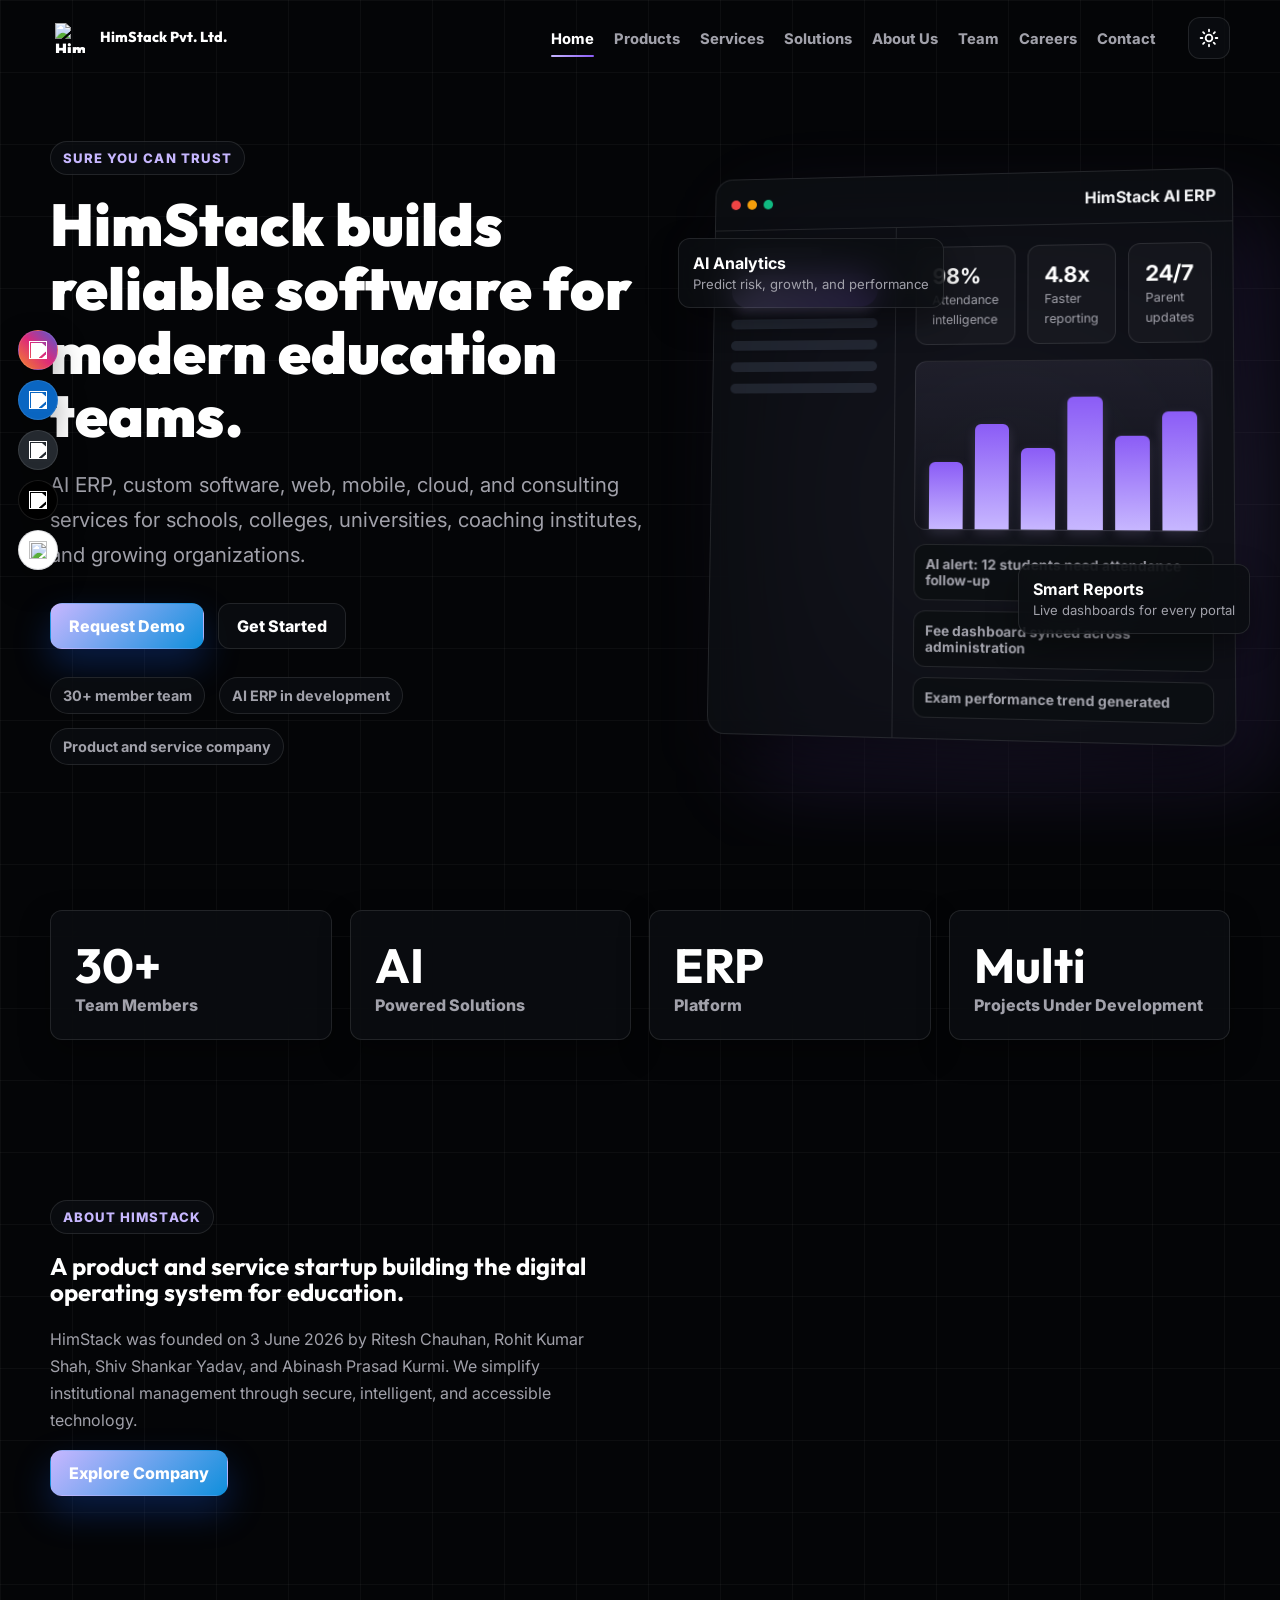
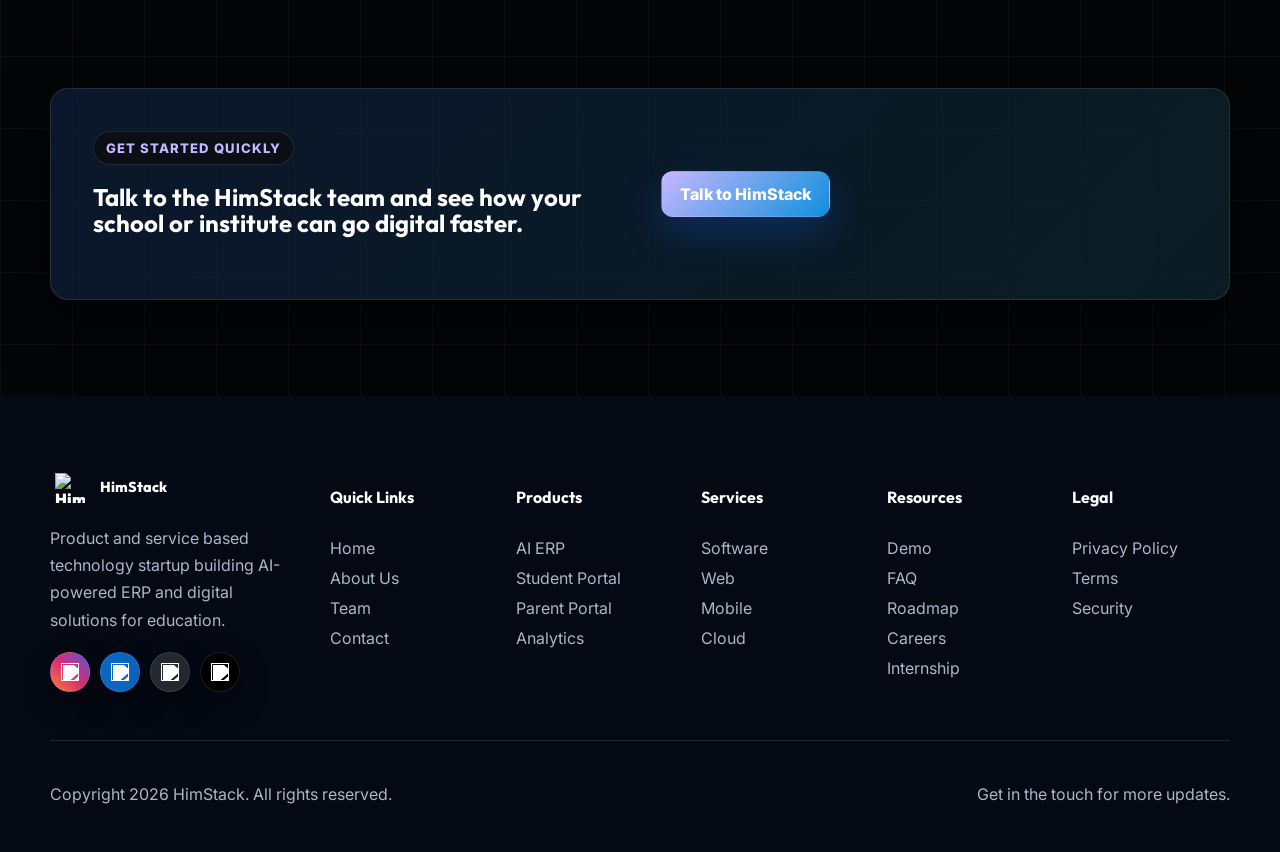
==== commit 21a54e70: "main apge change" ====
--- a/index.html
+++ b/index.html
@@ -127,103 +127,13 @@
       </div>
     </section>
 
-    <section class="section section-sm">
-      <div class="container company-strip" data-aos="fade-up">
-        <div><strong>General</strong><span><a href="mailto:hello@himstack.com">hello@himstack.com</a></span></div>
-        <div><strong>Sales</strong><span><a href="mailto:sales@himstack.com">sales@himstack.com</a></span></div>
-        <div><strong>Security</strong><span><a href="mailto:security@himstack.com">security@himstack.com</a></span></div>
-      </div>
-    </section>
-
     <section class="section" id="about">
       <div class="container split">
         <div data-aos="fade-right">
           <span class="eyebrow">About HimStack</span>
           <h2>A product and service startup building the digital operating system for education.</h2>
-          <p>HimStack was founded on 3 June 2026 by Ritesh Chauhan, Rohit Kumar Shah, Shiv Shankar Yadav, and Abinash Prasad Kurmi. The company combines product engineering, AI/ML research, cloud infrastructure, and service delivery to help educational organizations operate with clarity.</p>
-          <p>Our mission is to simplify institutional management through secure, intelligent, and accessible technology. Our vision is to become a trusted technology partner for schools, colleges, universities, coaching institutes, and education organizations across emerging markets.</p>
+          <p>HimStack was founded on 3 June 2026 by Ritesh Chauhan, Rohit Kumar Shah, Shiv Shankar Yadav, and Abinash Prasad Kurmi. We simplify institutional management through secure, intelligent, and accessible technology.</p>
           <a class="btn btn-primary" href="./pages/about.html">Explore Company</a>
-        </div>
-        <div class="glass-card" data-aos="fade-left">
-          <h3>Roadmap Snapshot</h3>
-          <div class="roadmap">
-            <div class="roadmap-item"><div><h4>ERP Launch</h4><p>Unified student, parent, staff, and administration portals.</p></div></div>
-            <div class="roadmap-item"><div><h4>AI Intelligence</h4><p>Predictive analytics, performance insights, and automated reports.</p></div></div>
-            <div class="roadmap-item"><div><h4>Mobile Expansion</h4><p>Institution-ready apps for parents, students, and staff.</p></div></div>
-          </div>
-        </div>
-      </div>
-    </section>
-
-    <section class="section" id="product">
-      <div class="container">
-        <div class="section-title center" data-aos="fade-up">
-          <span class="eyebrow">Main Product</span>
-          <h2>AI ERP for every layer of an educational institution.</h2>
-          <p>One connected platform for academics, administration, finance, communication, analytics, and growth.</p>
-        </div>
-        <div class="split">
-          <div class="product-preview" data-aos="zoom-in">
-            <div class="preview-grid">
-              <div class="preview-panel">
-                <h3>Administration Dashboard</h3>
-                <div class="mini-table">
-                  <div class="mini-row"></div><div class="mini-row"></div><div class="mini-row"></div><div class="mini-row"></div>
-                </div>
-              </div>
-              <div class="preview-panel">
-                <h3>AI Analytics</h3>
-                <div class="chart" style="height:120px">
-                  <div class="bar" style="height:40%"></div><div class="bar" style="height:74%"></div><div class="bar" style="height:58%"></div><div class="bar" style="height:86%"></div>
-                </div>
-              </div>
-            </div>
-          </div>
-          <div data-aos="fade-left">
-            <ul class="feature-list">
-              <li>Student Portal, Parent Portal, Staff Portal, and Administration Dashboard</li>
-              <li>Attendance, academic, fee, examination, and communication management</li>
-              <li>Performance tracking with AI-driven insight recommendations</li>
-              <li>Smart reports for administrators, teachers, and management</li>
-              <li>Mobile app integration for real-time access and notifications</li>
-            </ul>
-            <div class="hero-actions">
-              <a class="btn btn-primary" href="./pages/products.html">View Product</a>
-              <a class="btn btn-ghost" href="./pages/contact.html">Book Demo</a>
-            </div>
-          </div>
-        </div>
-      </div>
-    </section>
-
-
-    <section class="section">
-      <div class="container">
-        <div class="section-title center" data-aos="fade-up">
-          <span class="eyebrow">Why Choose HimStack</span>
-          <h2>Enterprise-grade thinking with startup speed.</h2>
-        </div>
-        <div class="cards-grid">
-          <div class="glass-card" data-aos="fade-up"><div class="icon-box">AI</div><h3>AI Powered</h3><p>Designed around automation, recommendations, and decision intelligence.</p></div>
-          <div class="glass-card" data-aos="fade-up"><div class="icon-box">SE</div><h3>Secure Architecture</h3><p>Role-based access, privacy-first workflows, and protected records.</p></div>
-          <div class="glass-card" data-aos="fade-up"><div class="icon-box">SC</div><h3>Scalable Infrastructure</h3><p>Built to support growing institutions and multi-campus deployments.</p></div>
-          <div class="glass-card" data-aos="fade-up"><div class="icon-box">RT</div><h3>Real-Time Analytics</h3><p>Live dashboards that keep leadership, staff, and parents aligned.</p></div>
-          <div class="glass-card" data-aos="fade-up"><div class="icon-box">TS</div><h3>Modern Technology Stack</h3><p>Clean, maintainable, cloud-ready systems that can evolve quickly.</p></div>
-          <div class="glass-card" data-aos="fade-up"><div class="icon-box">DS</div><h3>Dedicated Support</h3><p>Training, onboarding, and technical support from a committed team.</p></div>
-        </div>
-      </div>
-    </section>
-
-    <section class="section">
-      <div class="container">
-        <div class="section-title center" data-aos="fade-up">
-          <span class="eyebrow">Testimonials</span>
-          <h2>Built for trust before scale.</h2>
-        </div>
-        <div class="cards-grid">
-          <div class="testimonial-card" data-aos="fade-up"><p>"The HimStack ERP concept gives institutions the operational clarity they need without making daily work complicated."</p><div class="quote-author"><div class="avatar">PA</div><div><strong>Principal Advisor</strong><p>Education Operations</p></div></div></div>
-          <div class="testimonial-card" data-aos="fade-up" data-aos-delay="100"><p>"Their team thinks like product builders and implementation partners at the same time, which is rare for early-stage companies."</p><div class="quote-author"><div class="avatar">CT</div><div><strong>College Trustee</strong><p>Academic Management</p></div></div></div>
-          <div class="testimonial-card" data-aos="fade-up" data-aos-delay="200"><p>"The roadmap around AI analytics and parent communication is exactly where education technology needs to go."</p><div class="quote-author"><div class="avatar">IC</div><div><strong>Institute Coordinator</strong><p>Coaching Network</p></div></div></div>
         </div>
       </div>
     </section>
@@ -232,39 +142,10 @@
       <div class="container cta-band" data-aos="zoom-in">
         <div class="split">
           <div>
-            <span class="eyebrow">Future Products</span>
-            <h2>More innovative products are currently under development and will be announced soon.</h2>
-            <p>HimStack is actively exploring product opportunities across education intelligence, automation, mobile-first communication, and cloud services.</p>
+            <span class="eyebrow">Get started quickly</span>
+            <h2>Talk to the HimStack team and see how your school or institute can go digital faster.</h2>
           </div>
           <div><a class="btn btn-primary" href="./pages/contact.html">Talk to HimStack</a></div>
-        </div>
-      </div>
-    </section>
-
-    <section class="section">
-      <div class="container">
-        <div class="section-title center" data-aos="fade-up">
-          <span class="eyebrow">FAQ</span>
-          <h2>Common questions from institutions.</h2>
-        </div>
-        <div class="roadmap">
-          <div class="faq-item open" data-aos="fade-up"><button class="faq-question" type="button" aria-expanded="true">Who is HimStack ERP built for?<span>-</span></button><div class="faq-answer"><p>Schools, colleges, universities, coaching institutes, and educational organizations that need connected digital management.</p></div></div>
-          <div class="faq-item" data-aos="fade-up"><button class="faq-question" type="button" aria-expanded="false">Does the platform support separate portals?<span>+</span></button><div class="faq-answer"><p>Yes. The ERP includes student, parent, staff, and administration experiences with role-based access.</p></div></div>
-          <div class="faq-item" data-aos="fade-up"><button class="faq-question" type="button" aria-expanded="false">Can HimStack build custom software too?<span>+</span></button><div class="faq-answer"><p>Yes. HimStack is both product and service based, offering web, mobile, ERP, AI/ML, cloud, UI/UX, and consulting services.</p></div></div>
-        </div>
-      </div>
-    </section>
-
-    <section class="section">
-      <div class="container">
-        <div class="section-title center" data-aos="fade-up">
-          <span class="eyebrow">Blog and News</span>
-          <h2>Insights from the HimStack team.</h2>
-        </div>
-        <div class="blog-grid">
-          <article class="blog-card" data-aos="fade-up"><span class="eyebrow">ERP</span><h3>How AI will reshape school administration</h3><p>A practical look at attendance, fees, academic reporting, and parent engagement.</p></article>
-          <article class="blog-card" data-aos="fade-up" data-aos-delay="100"><span class="eyebrow">Startup</span><h3>Building HimStack from June 2026 onward</h3><p>Company milestones, product thinking, and early roadmap notes.</p></article>
-          <article class="blog-card" data-aos="fade-up" data-aos-delay="200"><span class="eyebrow">Security</span><h3>Why secure architecture matters for education</h3><p>Role-based access, privacy practices, and responsible data handling.</p></article>
         </div>
       </div>
     </section>
--- a/styles/global.css
+++ b/styles/global.css
@@ -1,26 +1,26 @@
 :root {
   color-scheme: dark;
-  --bg: #0b0f19;
-  --surface: rgba(17, 24, 39, 0.65);
-  --surface-strong: #0f172a;
-  --text: #e2e8f0;
-  --muted: #94a3b8;
-  --heading: #f8fafc;
-  --line: rgba(255, 255, 255, 0.07);
-  --primary: #6366f1;
-  --primary-2: #14b8a6;
+  --bg: #040507;
+  --surface: rgba(12, 14, 18, 0.82);
+  --surface-strong: #0d0f13;
+  --text: #f3f4f6;
+  --muted: #a1a1aa;
+  --heading: #ffffff;
+  --line: rgba(255, 255, 255, 0.1);
+  --primary: #c7b7ff;
+  --primary-2: #8b5cf6;
   --accent: #f59e0b;
   --success: #10b981;
   --danger: #ef4444;
-  --nav: rgba(11, 15, 25, 0.75);
-  --shadow: 0 24px 60px rgba(0, 0, 0, 0.5);
-  --shadow-soft: 0 12px 30px rgba(0, 0, 0, 0.35);
+  --nav: rgba(3, 5, 8, 0.94);
+  --shadow: 0 24px 60px rgba(0, 0, 0, 0.56);
+  --shadow-soft: 0 12px 30px rgba(0, 0, 0, 0.38);
   --radius: 12px;
   --radius-lg: 20px;
   --container: 1180px;
   --font: "Inter", system-ui, -apple-system, BlinkMacSystemFont, "Segoe UI", sans-serif;
   --display: "Outfit", var(--font);
-  --bg-grid: rgba(99, 102, 241, 0.04);
+  --bg-grid: rgba(255, 255, 255, 0.035);
 }
 
 [data-theme="light"] {
@@ -227,49 +227,62 @@
   display: flex;
   align-items: center;
   justify-content: space-between;
-  gap: 22px;
+  gap: 32px;
 }
 
 .brand {
   display: inline-flex;
   align-items: center;
   gap: 10px;
+  min-width: 0;
+  flex: 1;
   font-weight: 900;
   color: var(--heading);
 }
 
 .brand-mark {
-  width: 42px;
-  height: 42px;
-  border-radius: 8px;
+  width: 40px;
+  height: 40px;
+  border-radius: 10px;
   display: grid;
   place-items: center;
   background: transparent;
   color: white;
   box-shadow: none;
   font-family: var(--display);
+  flex-shrink: 0;
 }
 
 .brand-logo {
-  width: 34px;
-  height: 34px;
+  width: 30px;
+  height: 30px;
   object-fit: contain;
   display: block;
 }
 
 .brand span:last-child {
   font-family: var(--display);
-  font-size: 1.08rem;
+  font-size: clamp(0.9rem, 1.02vw, 1rem);
+  font-weight: 800;
+  line-height: 1.1;
+  white-space: nowrap;
+  overflow: hidden;
+  text-overflow: ellipsis;
+  max-width: min(280px, 100%);
 }
 
 .nav-menu {
   display: flex;
   align-items: center;
   justify-content: center;
-  gap: 32px;
+  gap: 20px;
   list-style: none;
   margin: 0;
   padding: 0;
+}
+
+.nav-actions {
+  flex-shrink: 0;
 }
 
 .nav-menu-header {
@@ -1327,12 +1340,12 @@
     position: fixed;
     top: 0;
     right: 0;
-    width: 70vw;
+    width: min(360px, 84vw);
     height: 100vh;
     display: flex;
     flex-direction: column;
-    gap: 8px;
-    padding: 20px 24px 32px;
+    gap: 10px;
+    padding: 24px 22px 32px;
     border: none;
     border-left: 1px solid var(--line);
     border-radius: 0;
@@ -1456,6 +1469,11 @@
     padding: 72px 0;
   }
 
+  .brand span:last-child {
+    max-width: 180px;
+    font-size: 0.9rem;
+  }
+
   .hero {
     padding-top: 116px;
   }
@@ -1627,6 +1645,11 @@
   color: var(--accent);
   display: grid;
   place-items: center;
+}
+
+.custom-popup-icon.success-icon {
+  background: rgba(16, 185, 129, 0.15);
+  color: var(--success);
 }
 
 .custom-popup-card h3 {
